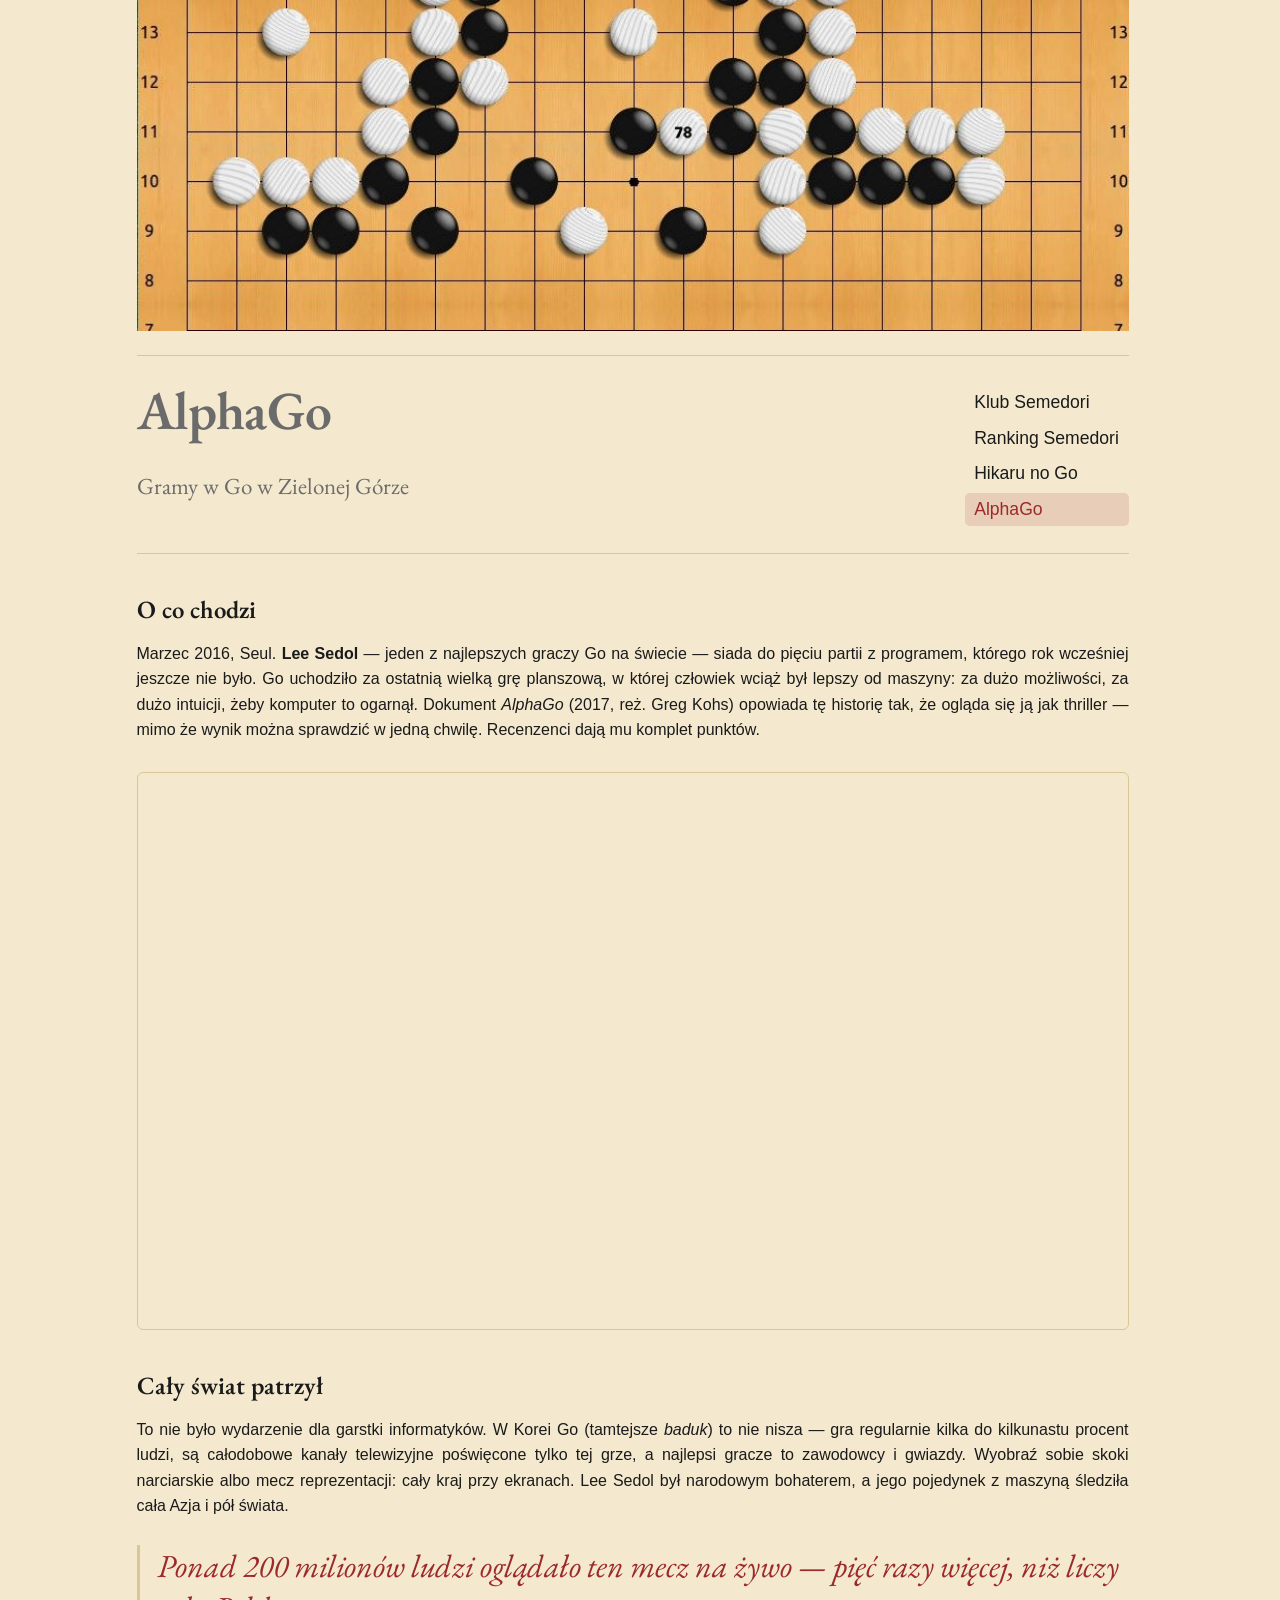
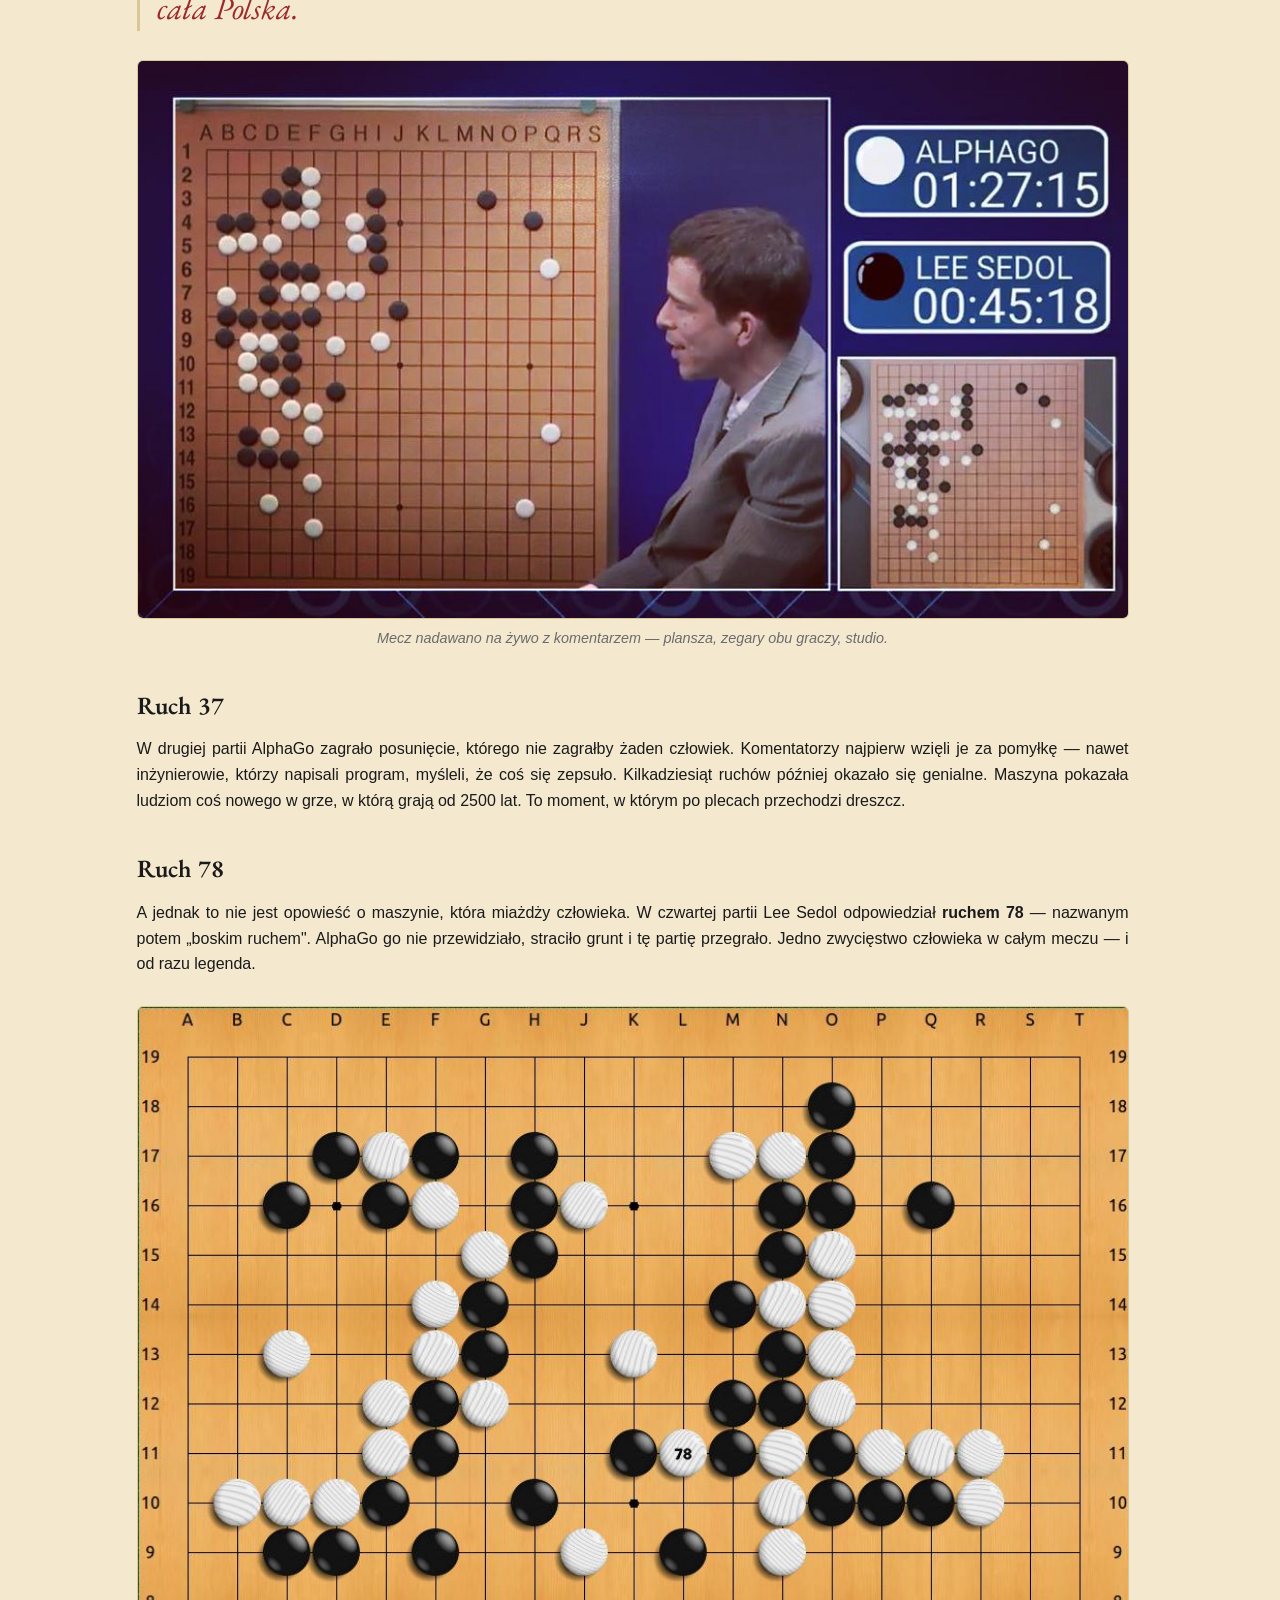
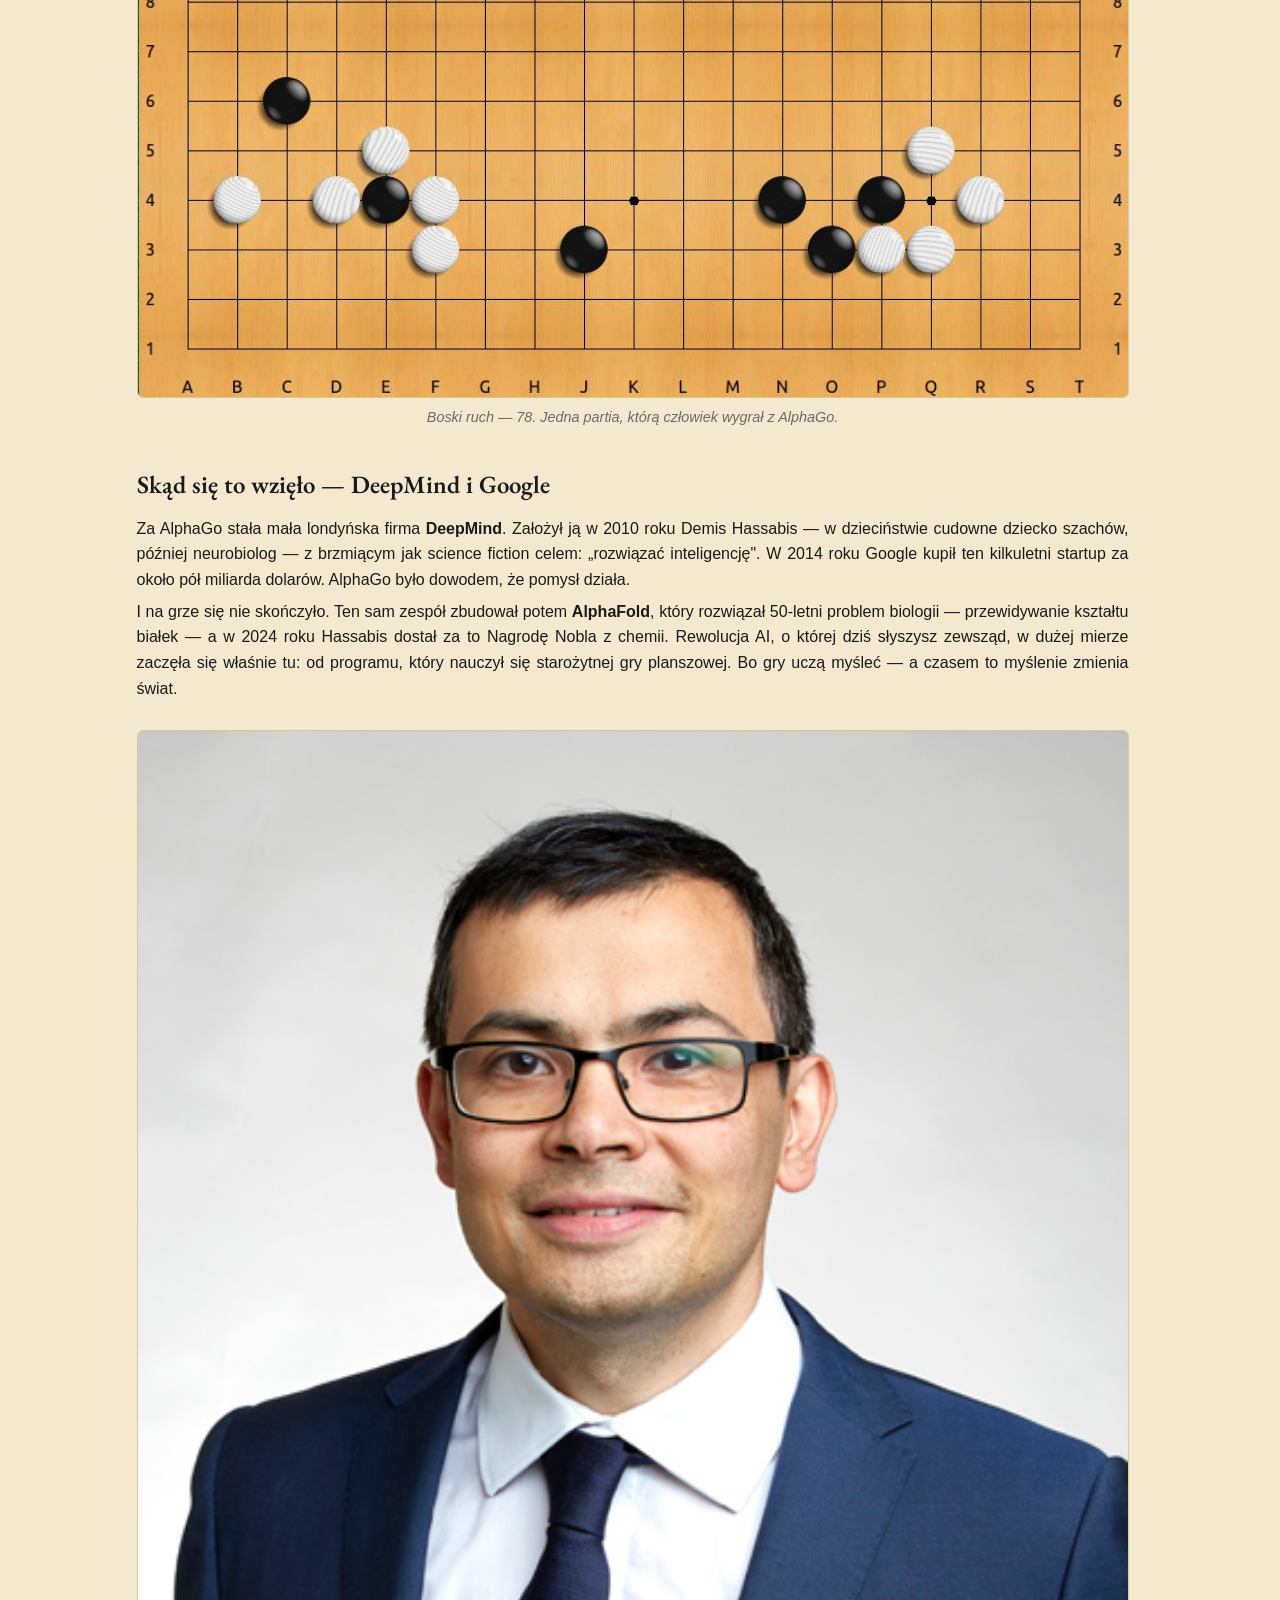
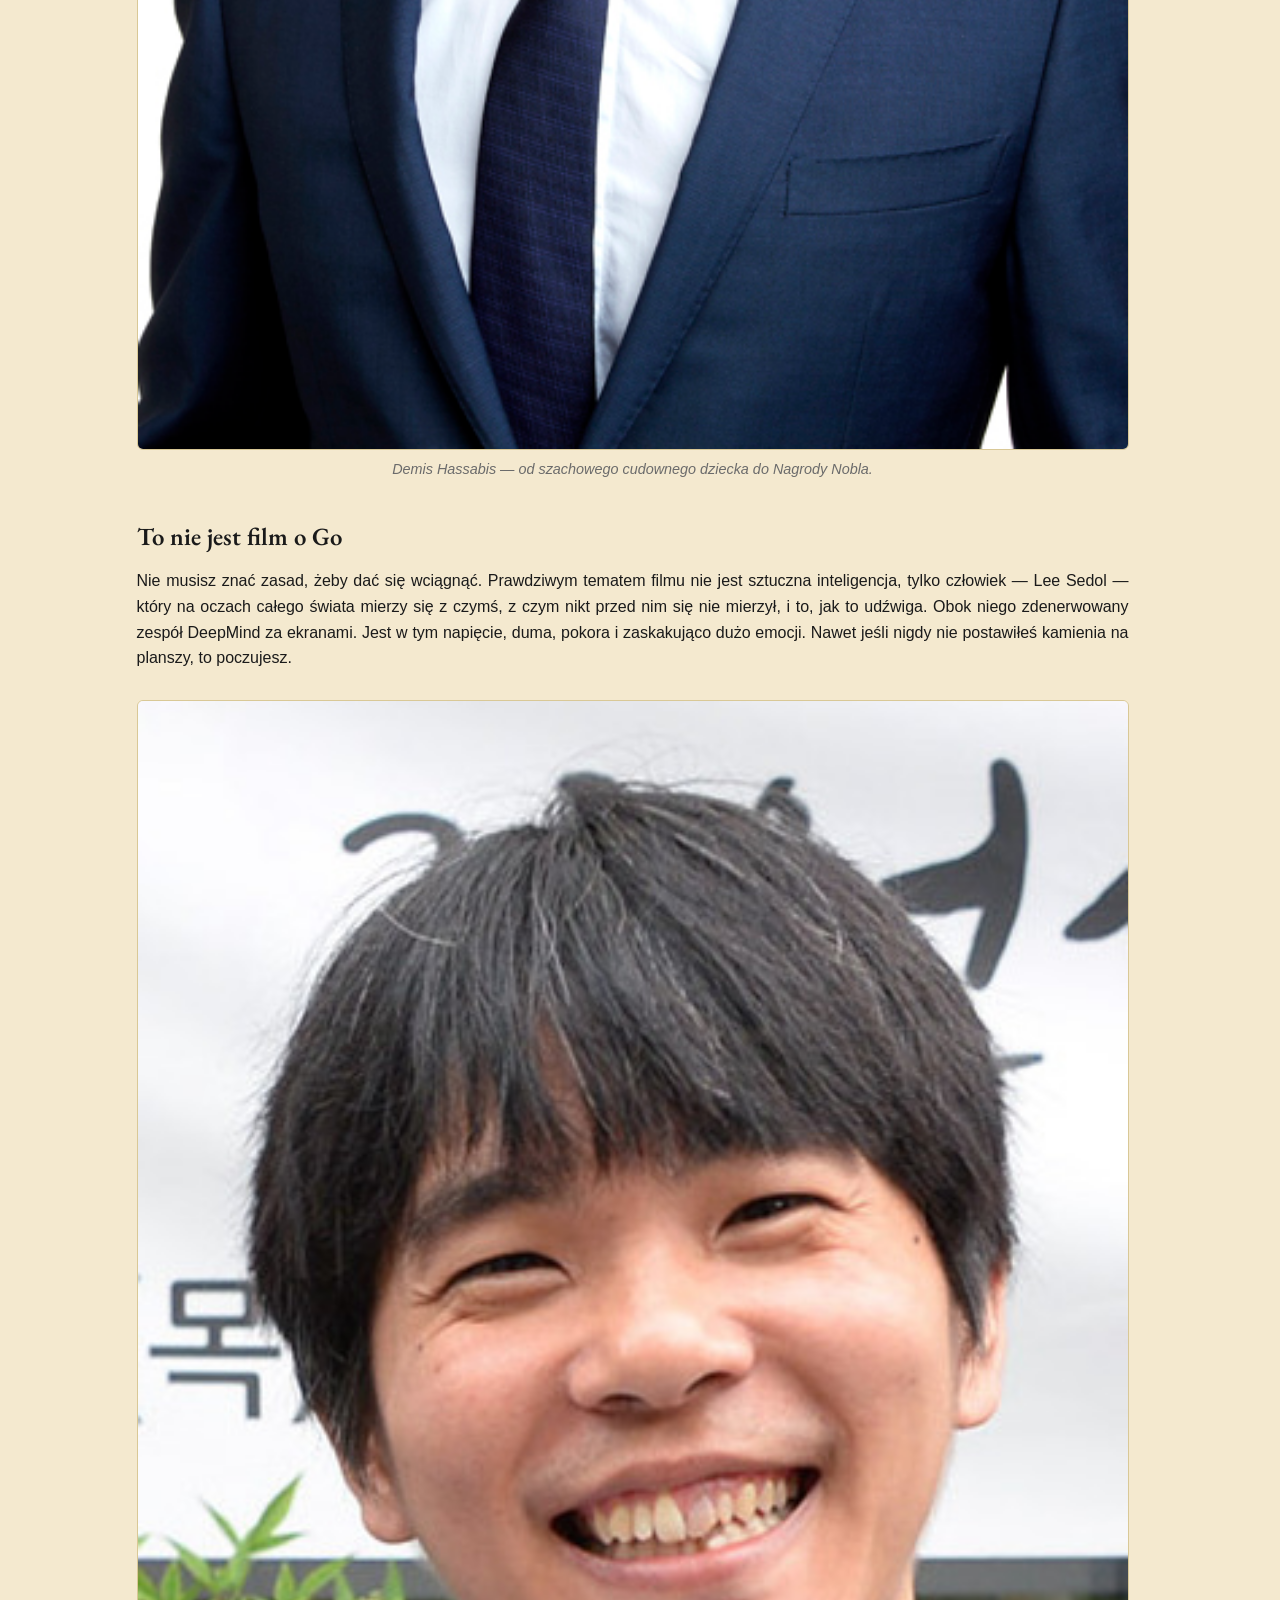
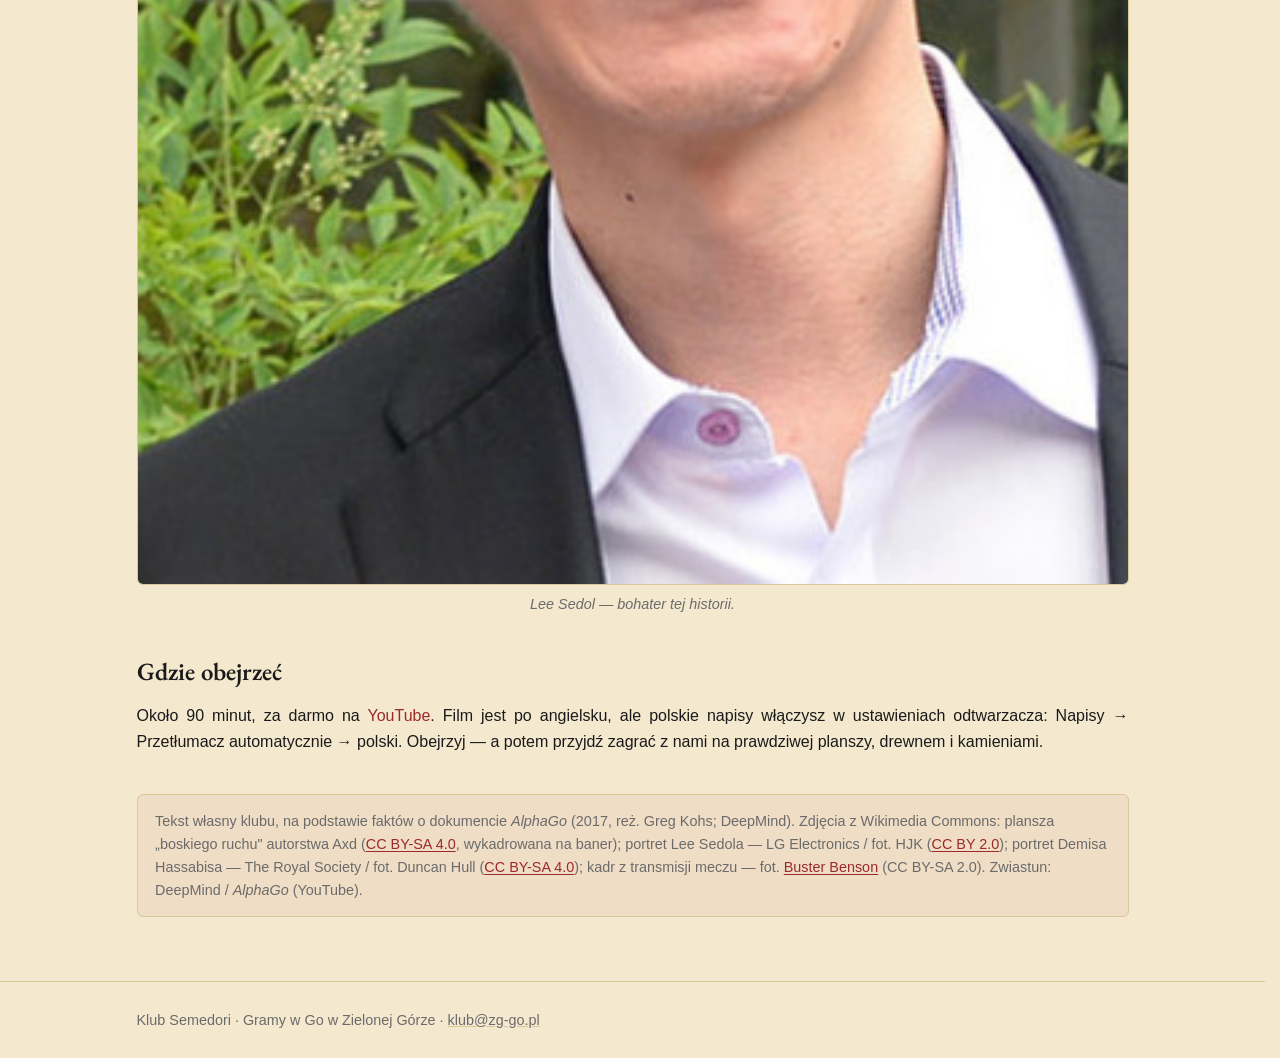
==== alphago.html @ 04d1bd0e "Handicap comparison argues by numbers; commentary section renamed "Dla innych klubow" became "O tym " ====
<!doctype html>
<html lang="pl">
<head>
  <meta charset="utf-8">
  <meta name="viewport" content="width=device-width, initial-scale=1">
  <link rel="icon" type="image/svg+xml" href="img/logo.svg">
  <title>AlphaGo — film, który warto obejrzeć | Semedori</title>
  <meta name="description" content="AlphaGo (2017) — dokument o meczu Lee Sedola z programem DeepMind. Dlaczego warto obejrzeć: historia jak thriller, ruch 37 i boski ruch 78. Klub Semedori, Zielona Góra.">
  <meta name="robots" content="noindex">
  <link rel="canonical" href="https://zg-go.pl/alphago.html">
  <meta property="og:title" content="AlphaGo — film, który warto obejrzeć">
  <meta property="og:type" content="article">
  <meta property="og:locale" content="pl_PL">

  <link rel="preconnect" href="https://fonts.googleapis.com">
  <link rel="preconnect" href="https://fonts.gstatic.com" crossorigin>
  <link href="https://fonts.googleapis.com/css2?family=EB+Garamond:ital,wght@0,500;0,600;1,500&display=swap" rel="stylesheet">

  <link rel="stylesheet" href="style.css">
</head>
<body>
  <div class="page">

    <div class="banner">
      <img src="img/alphago/banner-move78.jpg" alt="Plansza Go z zaznaczonym ruchem 78 z meczu Lee Sedol - AlphaGo" loading="eager">
    </div>

    <header class="hero-band">
      <h1 class="site-title">AlphaGo</h1>
      <p class="site-tagline">Gramy w Go w Zielonej Górze</p>
      <nav class="hb-menu">
        <a href="index.html">Klub Semedori</a>
        <a href="ranking.html">Ranking Semedori</a>
        <a href="hikaru-no-go.html">Hikaru no Go</a>
        <a href="alphago.html" class="active">AlphaGo</a>
      </nav>
    </header>

    <main class="content">

      <section>
        <h2>O co chodzi</h2>
        <p>
          Marzec 2016, Seul. <strong>Lee Sedol</strong> — jeden z najlepszych graczy Go na
          świecie — siada do pięciu partii z programem, którego rok wcześniej jeszcze nie było.
          Go uchodziło za ostatnią wielką grę planszową, w której człowiek wciąż był lepszy od
          maszyny: za dużo możliwości, za dużo intuicji, żeby komputer to ogarnął. Dokument
          <em>AlphaGo</em> (2017, reż. Greg Kohs) opowiada tę historię tak, że ogląda się ją jak
          thriller — mimo że wynik można sprawdzić w jedną chwilę. Recenzenci dają mu komplet
          punktów.
        </p>
        <div class="video">
          <iframe src="https://www.youtube-nocookie.com/embed/8tq1C8spV_g" title="AlphaGo — oficjalny zwiastun" loading="lazy" allow="accelerometer; autoplay; clipboard-write; encrypted-media; gyroscope; picture-in-picture; web-share" allowfullscreen></iframe>
        </div>
      </section>

      <section>
        <h2>Cały świat patrzył</h2>
        <p>
          To nie było wydarzenie dla garstki informatyków. W Korei Go (tamtejsze
          <em>baduk</em>) to nie nisza — gra regularnie kilka do kilkunastu procent ludzi, są
          całodobowe kanały telewizyjne poświęcone tylko tej grze, a najlepsi gracze to
          zawodowcy i gwiazdy. Wyobraź sobie skoki narciarskie albo mecz reprezentacji: cały
          kraj przy ekranach. Lee Sedol był narodowym bohaterem, a jego pojedynek z maszyną
          śledziła cała Azja i pół świata.
        </p>
        <p class="stat">Ponad 200 milionów ludzi oglądało ten mecz na żywo — pięć razy więcej, niż liczy cała Polska.</p>
        <figure>
          <img src="img/alphago/match-benson.jpg" alt="Transmisja meczu AlphaGo - Lee Sedol z zegarami i komentatorem" loading="lazy">
          <figcaption>Mecz nadawano na żywo z komentarzem — plansza, zegary obu graczy, studio.</figcaption>
        </figure>
      </section>

      <section>
        <h2>Ruch 37</h2>
        <p>
          W drugiej partii AlphaGo zagrało posunięcie, którego nie zagrałby żaden człowiek.
          Komentatorzy najpierw wzięli je za pomyłkę — nawet inżynierowie, którzy napisali
          program, myśleli, że coś się zepsuło. Kilkadziesiąt ruchów później okazało się
          genialne. Maszyna pokazała ludziom coś nowego w grze, w którą grają od 2500 lat. To
          moment, w którym po plecach przechodzi dreszcz.
        </p>
      </section>

      <section>
        <h2>Ruch 78</h2>
        <p>
          A jednak to nie jest opowieść o maszynie, która miażdży człowieka. W czwartej partii
          Lee Sedol odpowiedział <strong>ruchem 78</strong> — nazwanym potem „boskim ruchem".
          AlphaGo go nie przewidziało, straciło grunt i tę partię przegrało. Jedno zwycięstwo
          człowieka w całym meczu — i od razu legenda.
        </p>
        <figure>
          <img src="img/alphago/divine-move.jpg" alt="Diagram planszy Go z boskim ruchem 78 Lee Sedola" loading="lazy">
          <figcaption>Boski ruch — 78. Jedna partia, którą człowiek wygrał z AlphaGo.</figcaption>
        </figure>
      </section>

      <section>
        <h2>Skąd się to wzięło — DeepMind i Google</h2>
        <p>
          Za AlphaGo stała mała londyńska firma <strong>DeepMind</strong>. Założył ją w 2010
          roku Demis Hassabis — w dzieciństwie cudowne dziecko szachów, później neurobiolog —
          z brzmiącym jak science fiction celem: „rozwiązać inteligencję". W 2014 roku Google
          kupił ten kilkuletni startup za około pół miliarda dolarów. AlphaGo było dowodem, że
          pomysł działa.
        </p>
        <p>
          I na grze się nie skończyło. Ten sam zespół zbudował potem <strong>AlphaFold</strong>,
          który rozwiązał 50-letni problem biologii — przewidywanie kształtu białek — a w 2024
          roku Hassabis dostał za to Nagrodę Nobla z chemii. Rewolucja AI, o której dziś słyszysz
          zewsząd, w dużej mierze zaczęła się właśnie tu: od programu, który nauczył się
          starożytnej gry planszowej. Bo gry uczą myśleć — a czasem to myślenie zmienia świat.
        </p>
        <figure>
          <img src="img/alphago/demis-hassabis.jpg" alt="Demis Hassabis, współzałożyciel DeepMind" loading="lazy">
          <figcaption>Demis Hassabis — od szachowego cudownego dziecka do Nagrody Nobla.</figcaption>
        </figure>
      </section>

      <section>
        <h2>To nie jest film o Go</h2>
        <p>
          Nie musisz znać zasad, żeby dać się wciągnąć. Prawdziwym tematem filmu nie jest
          sztuczna inteligencja, tylko człowiek — Lee Sedol — który na oczach całego świata
          mierzy się z czymś, z czym nikt przed nim się nie mierzył, i to, jak to udźwiga. Obok
          niego zdenerwowany zespół DeepMind za ekranami. Jest w tym napięcie, duma, pokora i
          zaskakująco dużo emocji. Nawet jeśli nigdy nie postawiłeś kamienia na planszy, to
          poczujesz.
        </p>
        <figure>
          <img src="img/alphago/lee-sedol-portrait.jpg" alt="Lee Sedol, mistrz Go" loading="lazy">
          <figcaption>Lee Sedol — bohater tej historii.</figcaption>
        </figure>
      </section>

      <section>
        <h2>Gdzie obejrzeć</h2>
        <p>
          Około 90 minut, za darmo na <a href="https://www.youtube.com/watch?v=WXuK6gekU1Y" target="_blank" rel="noopener">YouTube</a>. Film jest po angielsku, ale
          polskie napisy włączysz w ustawieniach odtwarzacza: Napisy → Przetłumacz automatycznie → polski.
          Obejrzyj — a potem przyjdź zagrać z nami na prawdziwej planszy, drewnem i kamieniami.
        </p>
      </section>

      <p class="credit">
        Tekst własny klubu, na podstawie faktów o dokumencie <em>AlphaGo</em> (2017, reż. Greg
        Kohs; DeepMind). Zdjęcia z Wikimedia Commons: plansza „boskiego ruchu" autorstwa Axd
        (<a href="https://commons.wikimedia.org/wiki/File:Lee-sedol-alphago-divine-move.jpg" target="_blank" rel="noopener">CC BY-SA 4.0</a>, wykadrowana na baner);
        portret Lee Sedola — LG Electronics / fot. HJK
        (<a href="https://commons.wikimedia.org/wiki/File:Lee_Se-Dol_-_2016_(cropped).jpg" target="_blank" rel="noopener">CC BY 2.0</a>);
        portret Demisa Hassabisa — The Royal Society / fot. Duncan Hull
        (<a href="https://commons.wikimedia.org/wiki/File:Demis_Hassabis_Royal_Society_(3x4_cropped).jpg" target="_blank" rel="noopener">CC BY-SA 4.0</a>);
        kadr z transmisji meczu — fot. <a href="https://www.flickr.com/photos/erikbenson/25717574115" target="_blank" rel="noopener">Buster Benson</a> (CC BY-SA 2.0).
        Zwiastun: DeepMind / <em>AlphaGo</em> (YouTube).
      </p>

    </main>
  </div>

  <footer class="site-footer">
    <div class="footer-inner">
      <p>Klub Semedori · Gramy w Go w Zielonej Górze · <a href="mailto:klub@zg-go.pl">klub@zg-go.pl</a></p>
    </div>
  </footer>
  <!-- Cloudflare Web Analytics --><script type='module' src='https://static.cloudflareinsights.com/beacon.min.js' data-cf-beacon='{"token": "be0997012f154acba2d726d888c5293b"}'></script><!-- End Cloudflare Web Analytics -->
</body>
</html>
---- style.css ----
/* Georgia przeskalowana do metryk EB Garamond (dane: Capsize, formula: fontaine):
   nagłówki renderują się od razu we właściwym rozmiarze i podmiana webfontu
   (display=swap) nie przesuwa layoutu */
@font-face {
  font-family: "EB Garamond Fallback";
  src: local("Georgia");
  size-adjust: 86.36%;
  ascent-override: 116.61%;
  descent-override: 34.51%;
  line-gap-override: 0%;
}

:root {
  --bg: #f4e9cf;
  --fg: #1a1a1a;
  --muted: #6b6b6b;
  --accent: #9c2a2a;
  --pkt-sily: #2e7d32;
  --rule: #d9c896;
  --card: #ffffff;
  --serif: 'EB Garamond', 'EB Garamond Fallback', Georgia, 'Times New Roman', serif;
  --page-w: 62rem;            /* jedna szerokosc kolumny, identyczna na kazdej podstronie */
}
* { box-sizing: border-box; }
html, body { margin: 0; padding: 0; }
html { scrollbar-gutter: stable; }  /* pasek przewijania nie zmienia szerokosci ukladu */
body {
  font-family: -apple-system, BlinkMacSystemFont, "Segoe UI", Roboto, "Helvetica Neue", Arial, sans-serif;
  background: var(--bg);
  color: var(--fg);
  line-height: 1.6;
  -webkit-font-smoothing: antialiased;
}
.page {
  width: min(var(--page-w), 92%);
  margin: 0 auto;
  padding-bottom: 2rem;
}
.banner {
  width: 100%;
  margin: 0;
  background: var(--rule);
}
.banner img {
  width: 100%; height: auto;
  display: block;
}
a { color: var(--accent); text-decoration: none; }
h2 a, h3 a { color: inherit; }   /* naglowek-link wyglada jak naglowek */
a:hover { text-decoration: underline; }

/* --- Naglowek: nazwa nad podpisem po lewej, menu po prawej ---
   Nazwa i podpis to dwie rozne rzeczy, wiec roznia sie rozmiarem: szyld i to,
   co pod szyldem. Lamanie jednego zdania na dwie rownej wagi linie dawaloby
   nierowne dlugosci i czytaloby sie gorzej. */
.hero-band {
  display: grid;
  grid-template-columns: 1fr auto;   /* tytul | menu (szerokosc dopasowana, bez zawijania) */
  grid-template-rows: auto auto;     /* nazwa | podpis */
  column-gap: 2rem;
  align-items: start;
  padding: 1.75rem 0 1.5rem;
  border-top: 1px solid var(--rule);
  border-bottom: 1px solid var(--rule);
  margin: 1.5rem 0 2rem;
}
.site-title {
  grid-column: 1; grid-row: 1;
  margin: 0;
  font-family: var(--serif);
  font-weight: 600;
  color: var(--muted);
  line-height: 1.0;
  letter-spacing: -0.01em;
  font-size: clamp(1.5rem, 4.2vw, 3.6rem);   /* mniej niz gdy stal sam - para ma zajac tyle, co dawniej sama nazwa */
}
.site-tagline {
  grid-column: 1; grid-row: 2;
  margin: 0.4rem 0 0;
  font-family: var(--serif);
  font-size: clamp(0.95rem, 1.8vw, 1.45rem);
  line-height: 1.2;
  color: var(--muted);
  text-align: left;
}
.hb-menu { grid-column: 2; grid-row: 1 / span 2; }   /* menu stoi obok obu wierszy */
.hb-menu a {
  display: block;
  padding: 0.35rem 0.6rem;
  margin: 0.15rem 0;
  color: var(--fg);
  font-size: 1.1rem;
  line-height: 1.25;
  white-space: nowrap;
  border-radius: 5px;
}
.hb-menu a:hover {
  color: var(--accent);
  text-decoration: none;
  background: rgba(156, 42, 42, 0.08);
}
.hb-menu a.active {
  color: var(--accent);
  background: rgba(156, 42, 42, 0.14);
}

@media (max-width: 820px) {
  .hero-band { grid-template-columns: 1fr; }
  /* Wszystko w jednej kolumnie i w kolejnosci zrodla — bez tego menu, ktore na
     szerokim ekranie rozciaga sie na dwa wiersze, naszloby na nazwe. Odstepy
     robia marginesy, bo row-gap rozepchnalby takze pare nazwa/podpis. */
  .site-title, .site-tagline, .hb-menu { grid-column: 1; grid-row: auto; }
  .hb-menu { margin-top: 1.1rem; }
}

/* --- Terminy spotkan z kalendarza (index.html, wstawia je spotkania.js) ---
   Data dostaje wlasna linie, opis leczy sie pod nia w akapit — ten sam uklad,
   co akapity z pogrubionym wprowadzeniem nizej. Zlota kreska pod kazdym
   wierszem, a nie nad, zeby po zwinieciu listy domykala ostatni widoczny. */
.spotkania { margin: 1.1rem 0; }
.spotkania p { text-align: left; }        /* krotkie zdania nie znosza justowania z `section p` */
.spotkanie {
  padding: 0.5rem 0;
  border-bottom: 1px solid var(--rule);
}
.spotkanie:first-of-type { border-top: 1px solid var(--rule); }
/* Data i dopisek w jednej linii — opis jest juz osobnym blokiem, wiec `strong`
   nie potrzebuje tu `display: block` jak wprowadzenia akapitow w ranking.html. */
.spotkanie-termin { margin: 0; }
.spotkanie-opis { margin-top: 0.1rem; }
.spotkanie-opis p { margin: 0.25rem 0; }
.spotkanie-opis ul, .spotkanie-opis ol { margin: 0.25rem 0; padding-left: 1.3rem; }

/* Trzy kropki zamiast napisu — cichy znak, ze lista ma dalszy ciag. Jest to
   <button>, a nie link, bo nigdzie nie prowadzi.
   letter-spacing dokłada odstep takze za ostatnia kropka, wiec znak przestaje
   byc wysrodkowany; text-indent tej samej wartosci to kompensuje. */
.spotkania-wiecej {
  display: block;
  margin: 0.4rem auto 0;
  padding: 0.45rem 1.1rem;      /* cel dla palca, nie same kropki */
  font: inherit;
  font-size: 1.35rem;
  line-height: 1;
  letter-spacing: 0.3em;
  text-indent: 0.3em;
  color: var(--accent);
  background: none;
  border: 0;
  border-radius: 5px;
  cursor: pointer;
}
.spotkania-wiecej:hover { background: rgba(156, 42, 42, 0.08); }
.spotkania-brak { color: var(--muted); font-style: italic; }

/* Sekcja "Gdzie i kiedy" to krotkie linijki, nie akapity. Justowanie rozciaga
   w nich odstepy, a rozne rozmiary i kolory sprawialy, ze kazda wygladala jak
   z innej strony. Adres, terminy i subskrypcja maja teraz to samo pismo —
   wyroznia sie tylko Discord, bo tak wyglada w calym serwisie.

   Uklad bierze naglowek doslownie: "gdzie" w lewej kolumnie, "kiedy" w prawej.
   Do prawej naleza tez oba linki subskrypcji — sa tym, co robi sie z lista po
   jej przeczytaniu, wiec stoja pod nia. */
#gdzie-kiedy {
  display: grid;
  grid-template-columns: minmax(0, 1fr) minmax(0, 1.2fr);
  column-gap: 2.5rem;
  align-items: start;   /* bez tego akapit adresu rozciaga sie na wysokosc kolumny obok */
}
#gdzie-kiedy p { text-align: left; }
#gdzie-kiedy > h2 { grid-column: 1 / -1; grid-row: 1; }
#gdzie-kiedy > .adres { grid-column: 1; grid-row: 2; }
#gdzie-kiedy > .kiedy { grid-column: 2; grid-row: 2; }

/* Oddech miedzy koncem listy a linkami — bez niego przyklejaja sie do ostatniej
   zlotej kreski i czytaja jak kolejny termin. */
.kiedy .spotkania + .subskrypcja { margin-top: 0.9rem; }

/* Ten sam prog co w naglowku strony — dwie kolumny na telefonie nie maja sensu,
   a przy jednej wszystko wraca do kolejnosci zrodla: najpierw gdzie, potem kiedy. */
@media (max-width: 820px) {
  #gdzie-kiedy { grid-template-columns: 1fr; }
  #gdzie-kiedy > h2,
  #gdzie-kiedy > .adres,
  #gdzie-kiedy > .kiedy { grid-column: 1; grid-row: auto; }
}

section { margin: 2.25rem 0; }
section p { text-align: justify; hyphens: auto; }

.closer {
  font-family: var(--serif);
  font-size: clamp(1.4rem, 3.5vw, 1.9rem);
  text-align: center;
  margin: 3.5rem 0 2rem;
  font-style: italic;
  font-weight: 500;
  color: var(--fg);
}
h2 {
  font-family: var(--serif);
  font-size: 1.55rem; font-weight: 600;
  margin: 0 0 0.7rem; letter-spacing: 0;
}
/* Naglowek drugiej czesci strony: za zasadami zaczyna sie komentarz do systemu,
   a nie kolejny rozdzial zasad. Wiekszy stopien pisma i zlota kreska robia z
   tego widoczna cezure; element zostaje h2, bo hierarchia dokumentu sie nie
   zmienia — zmienia sie temat. */
h2.dzial {
  font-size: clamp(1.8rem, 3.4vw, 2.35rem);
  margin-top: 3.5rem;
  padding-top: 2rem;
  border-top: 1px solid var(--rule);
}
h3 {
  font-family: var(--serif);
  font-size: 1.15rem; font-weight: 600;
  margin: 1.1rem 0 0.3rem; letter-spacing: 0;
}
h4 {
  font-family: var(--serif);
  font-size: 1rem; font-weight: 600;
  margin: 0.9rem 0 0.2rem; letter-spacing: 0;
}
p { margin: 0.4rem 0; }

ul.links { list-style: none; padding-left: 0; margin: 0.4rem 0; }
ul.links li { padding-left: 1.2rem; margin: 0.25rem 0; position: relative; }
ul.links li::before {
  content: ""; position: absolute; left: 0; top: 0.75em;
  width: 5px; height: 5px; border-radius: 50%;
  background: var(--muted);
}

/* Akapit z pogrubionym wprowadzeniem: wprowadzenie dostaje wlasna linie, a
   szczegoly pod nim lecza sie w normalny akapit. Zrodlo ranking.html ma jedno
   zdanie na linie — to jest wygoda edycji, nie uklad strony, wiec te zlamania
   zwijaja sie do spacji. Zlamanie w innym miejscu: <br>. */
.zdania p > strong:first-child,
.zasada > strong { display: block; text-align: left; }

/* Wyjatek: ponumerowane zalety rankingu we wstepie czyta sie jak liste, wiec
   numer i naglowek zostaja w linii z tekstem, ktory po nich idzie. */
.zdania p.zaleta > strong:first-child { display: inline; }

/* krotka fraza, ktorej zlamanie w polowie myli czytelnika (np. "+R i −R") */
.razem { white-space: nowrap; }

/* wycinki kart graczy: stala szerokosc (naturalny rozmiar karty A4 przy 96 dpi),
   pismo na karcie ma ~rozmiar tekstu strony. Ramka przykladu poszerza sie ponad
   kolumne tekstu (wysrodkowana), zeby wycinki nie musialy sie przewijac;
   scroll poziomy wewnatrz ramki dopiero, gdy ekran jest wezszy od karty. */
.przyklad {
  overflow-x: auto;
  width: min(calc(194mm + 2.4rem), calc(100vw - 2rem));
  position: relative;
  left: 50%;
  transform: translateX(-50%);
}
img.wycinek {
  width: 194mm;               /* szerokosc wycinka: karta 190mm + marginesy ciecia */
  max-width: none;
  height: auto;
  display: block;
  margin: 0.8rem 0 0;
}

/* spis tresci pod wstepem: zlota linia + wciecie + wersalikowa etykieta */
.spis {
  margin: 1.4rem 0 2rem;
  padding-left: 1.1rem;
  border-left: 3px solid var(--rule);
}
.spis-label {
  font-size: 0.75rem;
  letter-spacing: 0.12em;
  text-transform: uppercase;
  color: var(--muted);
  margin: 0 0 0.3rem;
}
.spis ul.links { margin: 0; }
.spis ul.links li { padding-left: 0; margin: 0.15rem 0; }
.spis ul.links li::before { display: none; }

/* blok "Zasady": trzy numerowane grupy w rytmie kolumn karty.
   Zasada wyglada tu tak samo jak jej naglowek w rozdziale — to ten sam tekst. */
ol.zasady { margin: 0.15rem 0 0.5rem; padding-left: 1.9rem; }
ol.zasady li { margin: 0.2rem 0; font-weight: 700; }
/* zasada w bloku ma wygladac jak jej naglowek nizej: to ten sam tekst,
   wiec bez koloru linku — zielen .ps ma dzialac tak samo w obu miejscach */
ol.zasady a { color: inherit; }
ol.zasady a:hover { text-decoration: underline; }

/* zasada w rozdziale: numer wisi w marginesie, pogrubione zdanie w swojej linii,
   pod nim szczegoly — wciecie zbiera cala zasade pod jej numerem, jak w bloku wyzej */
.zasada {
  margin: 1.1rem 0;
  position: relative;
  padding-left: 1.9rem;
}
.zasada .nr {
  position: absolute;
  left: 0;
  color: var(--muted);
  font-weight: 700;
}

/* wyeksponowany link do karty gracza */
.karta-link { margin: 1.6rem 0; }
.karta-link a { font-weight: 700; text-decoration: underline; text-underline-offset: 3px; }

/* nazwy kolumn karty przywolane w tekscie — jak naglowki karty */
.kol {
  font-weight: 700;
  text-transform: uppercase;
  font-size: 0.82em;
  letter-spacing: 0.03em;
}

/* punkty sily: zawsze na zielono — slowo i liczby */
.ps { color: var(--pkt-sily); }
table.sila td + td { color: var(--pkt-sily); }

table.sila { border-collapse: collapse; margin: 0.6rem 0; }
table.sila th, table.sila td {
  border: 1px solid var(--rule);
  padding: 0.25rem 0.9rem;
  text-align: left;
}
table.sila th { background: var(--rule); font-weight: 600; }

/* dalszy ciag rozwiniecia zasady: kolejne akapity i tabele dostaja to samo
   wciecie, co pierwszy akapit, zeby caly punkt trzymal sie pod swoim numerem.
   Stoi za table.sila, bo tamta regula ma ta sama wage i wlasny margin. */
p.zasada-cd, table.zasada-cd { margin-left: 1.9rem; }

/* tabela wyrownania: siatka roznic (PS, zielone), jency dla Czarnego
   w wyroznionych komorkach, ruchy Czarnego w dolnym wierszu */
table.komp { font-size: 0.75rem; }
table.komp td, table.komp th { padding: 0.2rem 0.5rem; text-align: center; }
table.komp th { border-color: color-mix(in srgb, var(--rule) 85%, black); }
table.komp td { color: var(--pkt-sily); }
/* wyroznienie tym samym jasnozlotym tlem: wiersz ruchow i komorki jencow */
table.komp tr.komp-ruchy th { background: color-mix(in srgb, var(--rule) 45%, transparent); font-weight: 600; }
table.komp td.komp-jency { color: var(--fg); background: color-mix(in srgb, var(--rule) 45%, transparent); }

.site-footer {
  border-top: 1px solid var(--rule);
  margin-top: 2rem;
}
.footer-inner {
  width: min(var(--page-w), 92%);
  margin: 0 auto;
  padding: 1.25rem 0;
  color: var(--muted); font-size: 0.9rem;
}
.footer-inner a { color: var(--muted); text-decoration: underline; text-decoration-color: var(--rule); }

/* druk: sama tresc, bez ozdob nawigacyjnych */
@media print {
  body { background: #fff; }
  .banner, .hb-menu, .site-footer, .spis { display: none; }
  .page, .footer-inner { width: 100%; }
  a { color: inherit; }
  .przyklad { width: auto; left: 0; transform: none; overflow: visible; }
  img.wycinek { width: 100%; }
}

figure { margin: 1.8rem 0; }
figure img {
  width: 100%; height: auto; display: block;
  border-radius: 6px;
  border: 1px solid var(--rule);
}
figcaption {
  color: var(--muted); font-size: 0.9rem; font-style: italic;
  text-align: center; margin-top: 0.5rem;
}

.video {
  position: relative;
  width: 100%;
  aspect-ratio: 16 / 9;
  margin: 1.8rem 0;
  border: 1px solid var(--rule);
  border-radius: 6px;
  overflow: hidden;
}
.video iframe {
  position: absolute; inset: 0;
  width: 100%; height: 100%;
  border: 0;
}

.stat {
  font-family: var(--serif);
  font-size: clamp(1.4rem, 3vw, 2rem);
  line-height: 1.3;
  font-style: italic;
  color: var(--accent);
  border-left: 3px solid var(--rule);
  padding: 0.1rem 0 0.1rem 1.1rem;
  margin: 1.6rem 0;
  text-align: left;
}

.credit, .przyklad {
  background: rgba(156, 42, 42, 0.06);
  border: 1px solid var(--rule);
  border-radius: 6px;
  padding: 0.9rem 1.1rem;
}
.credit {
  font-size: 0.9rem;
  color: var(--muted);
  margin: 2.5rem 0 0;
}
.przyklad {
  font-size: 0.95rem;
  margin: 1.2rem 0;
}
.przyklad p { margin: 0.3rem 0; text-align: left; }
.credit a { color: var(--accent); text-decoration: underline; text-underline-offset: 2px; }
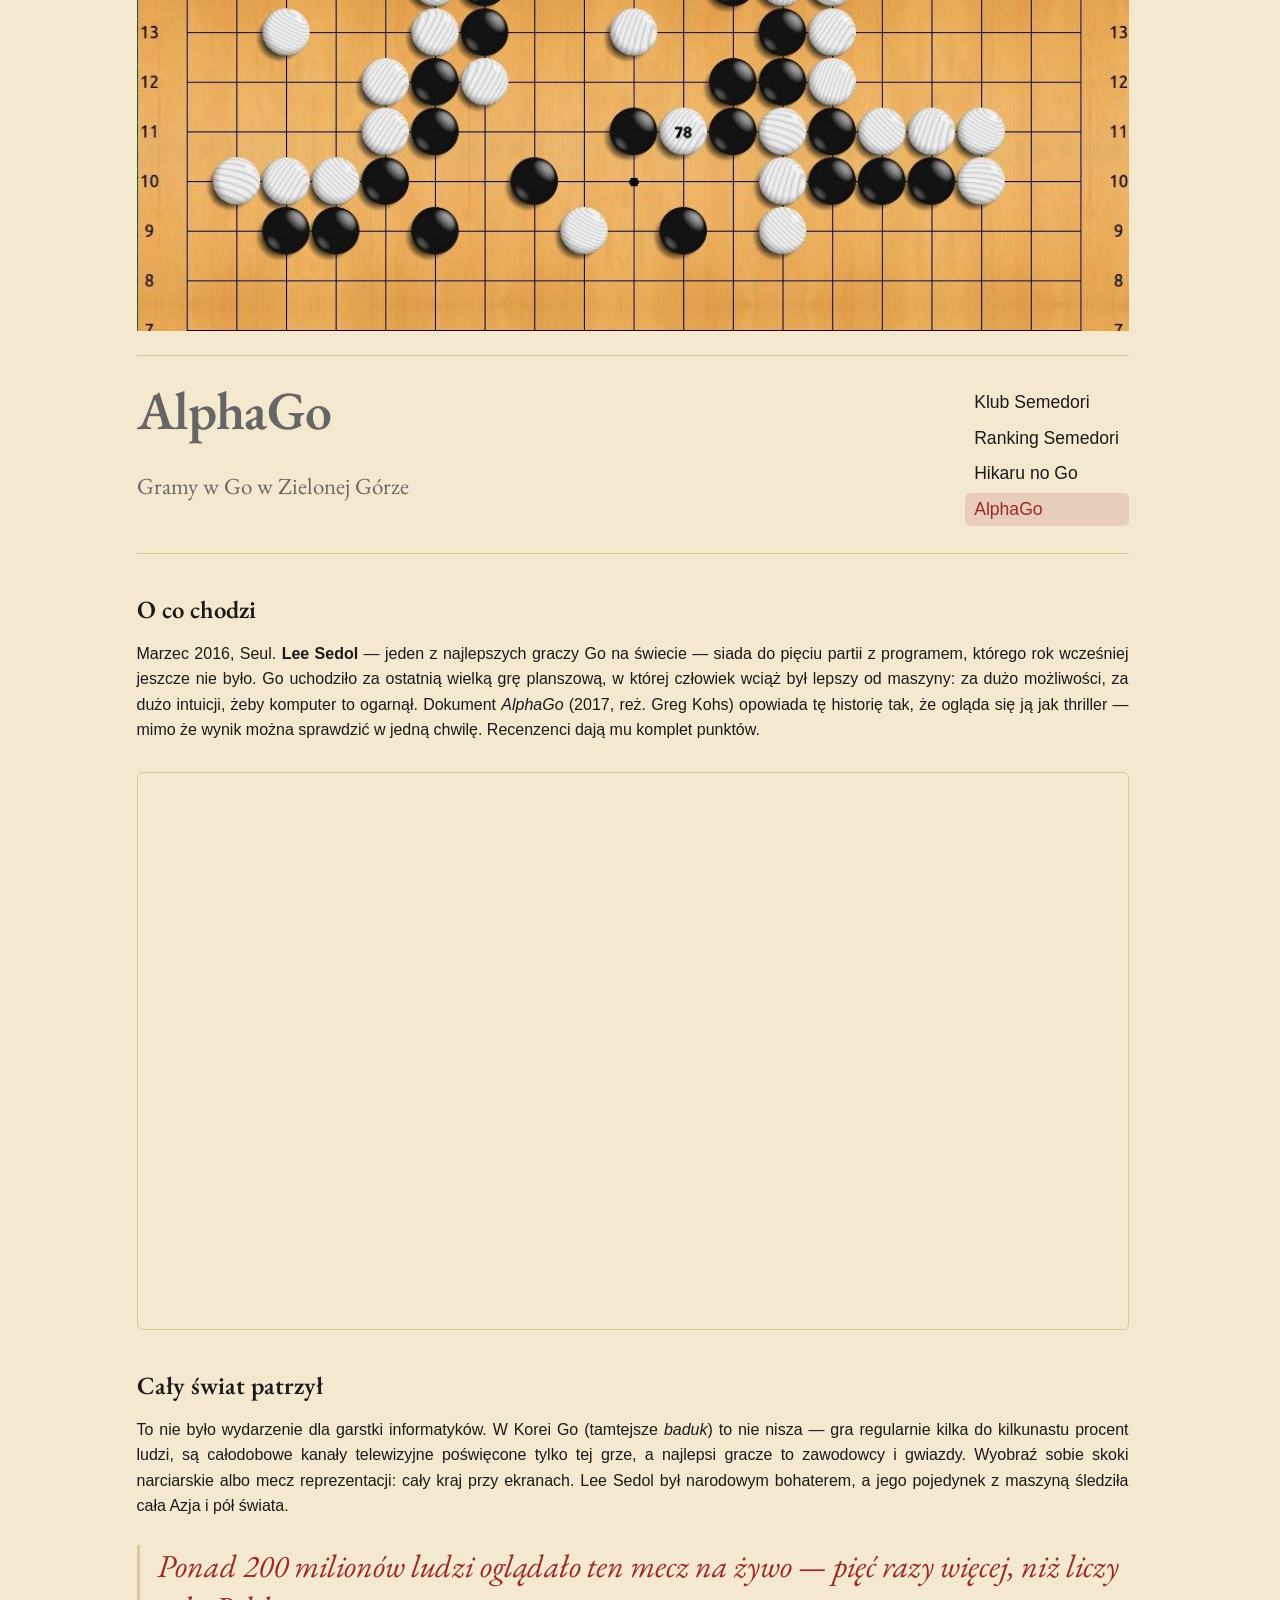
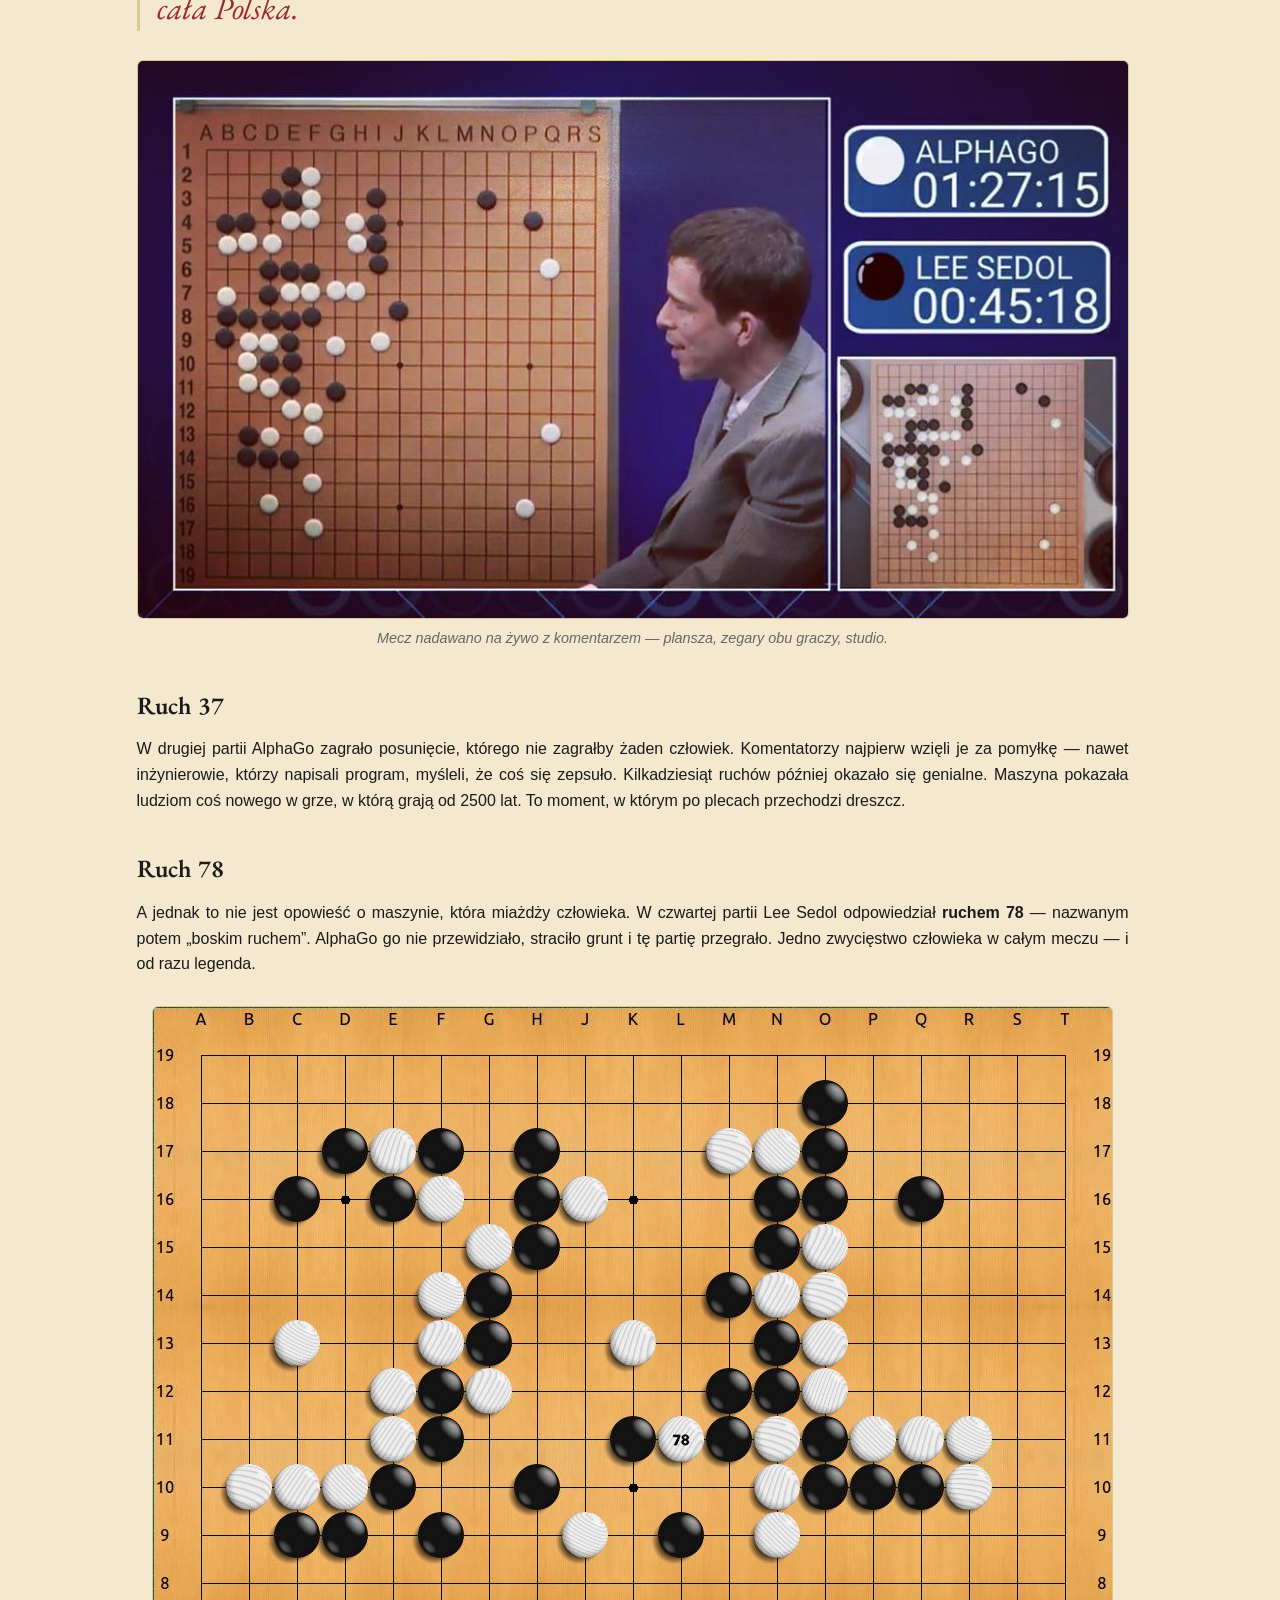
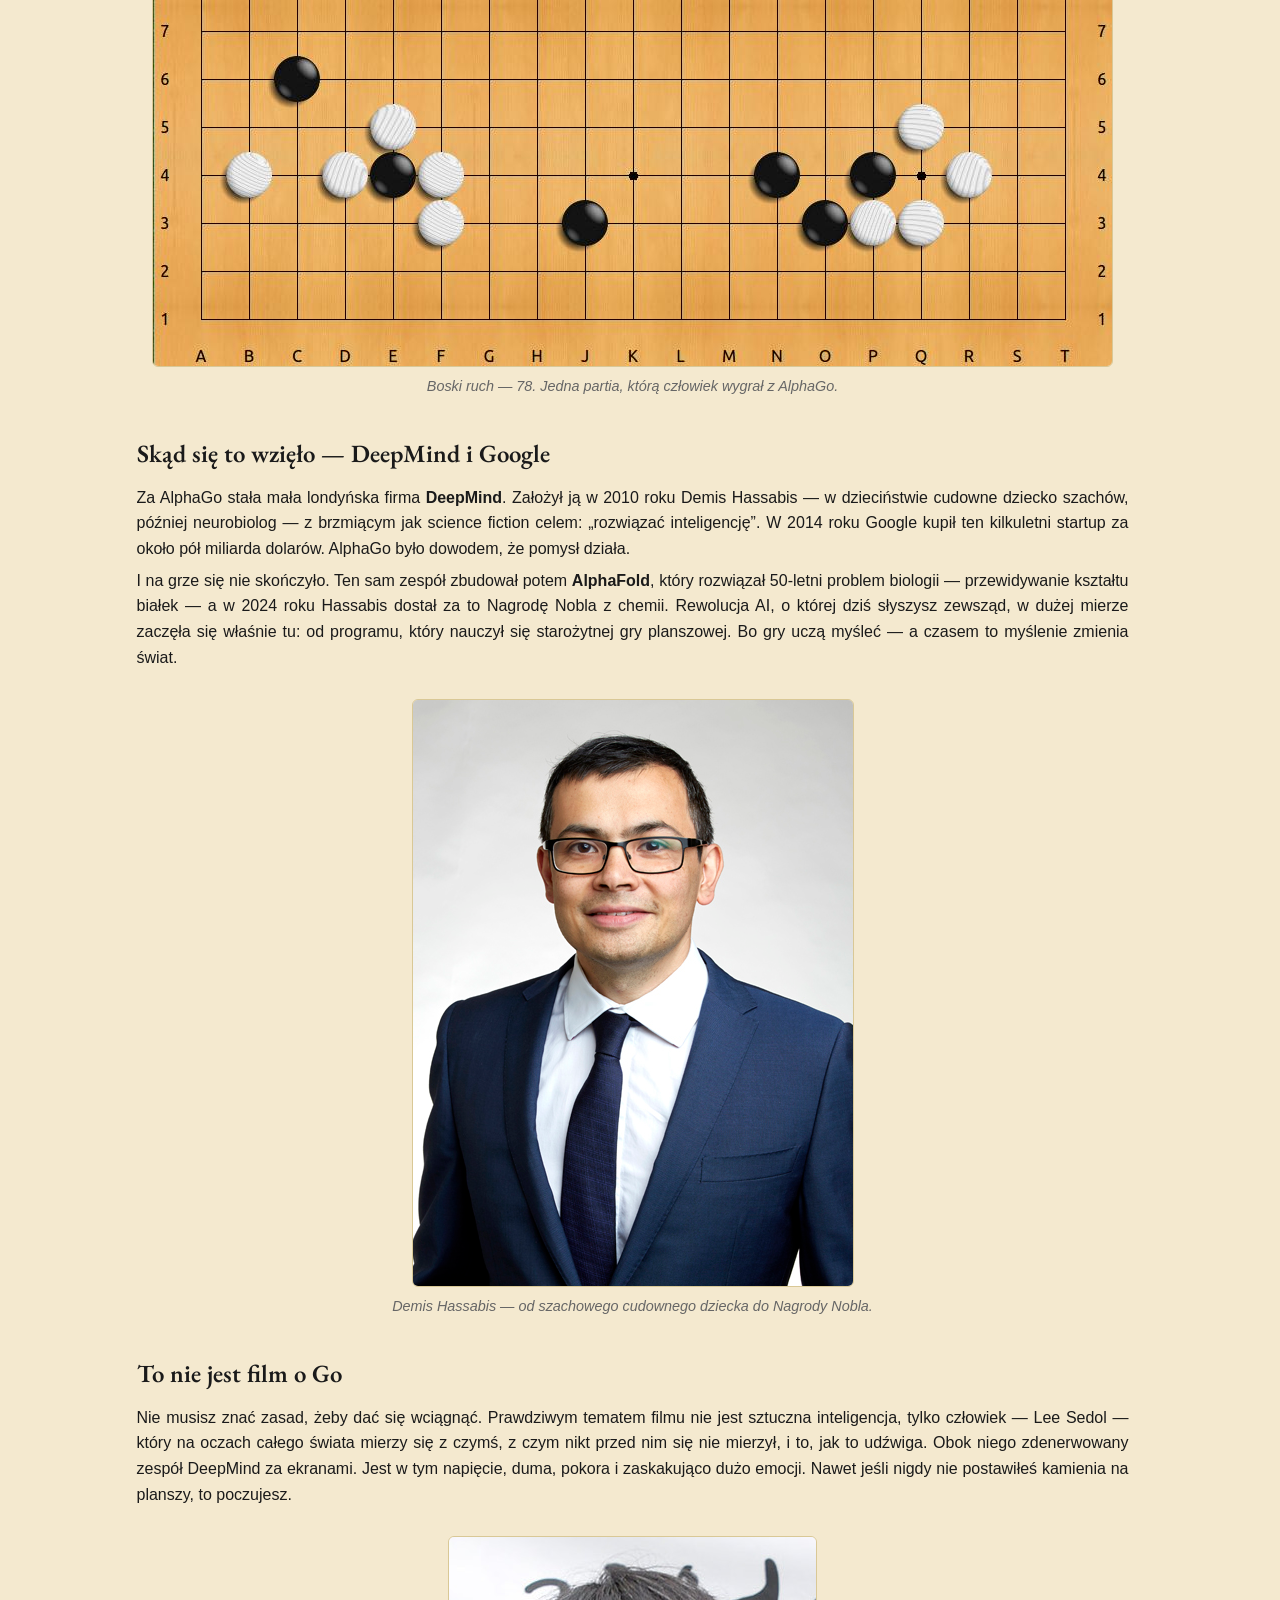
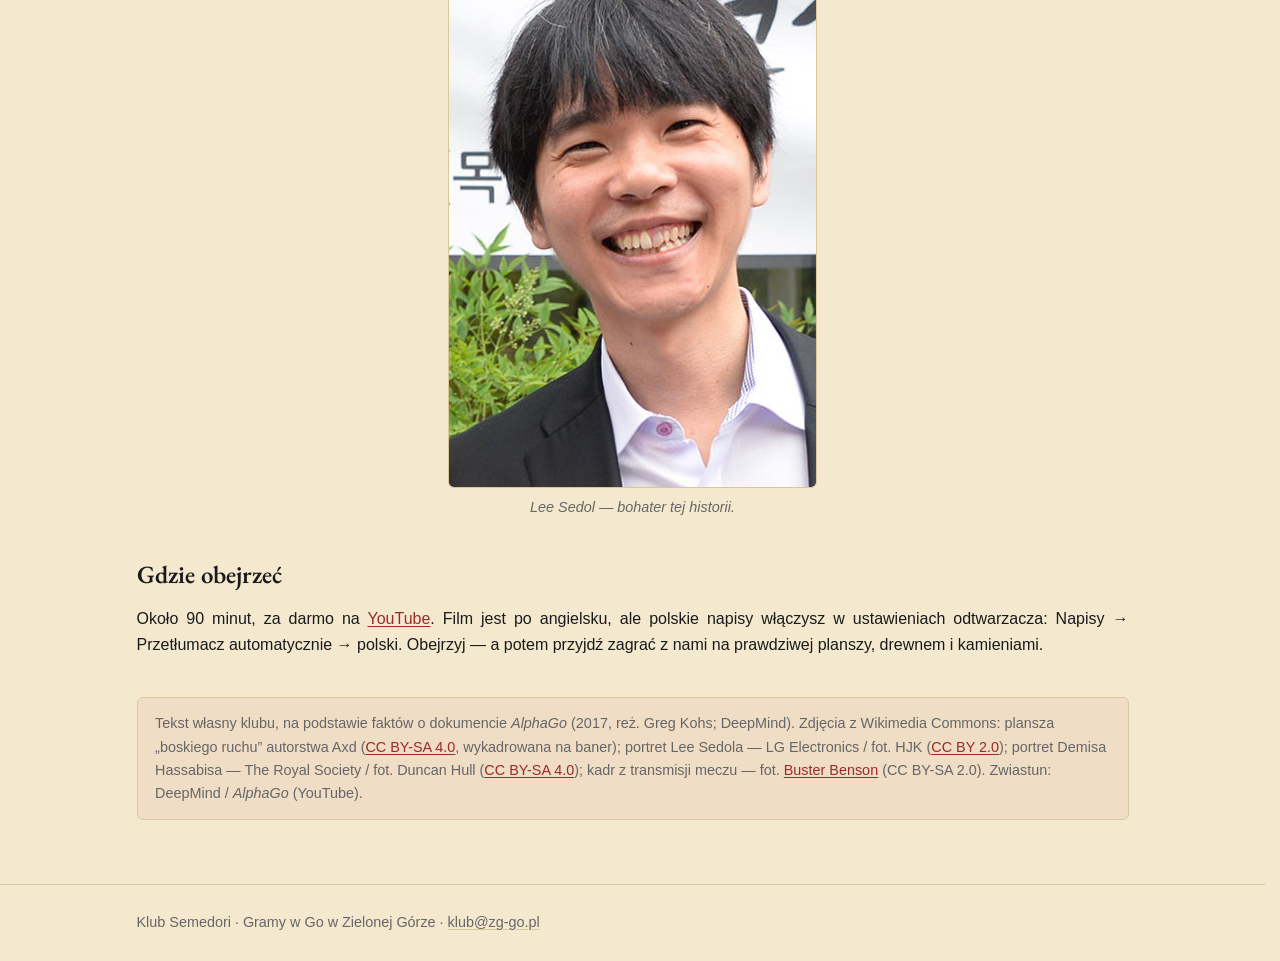
==== commit 74684823: "Photos ship as WebP; links stop relying on colour alone Photos. Twelve files used by index, ranking " ====
--- a/alphago.html
+++ b/alphago.html
@@ -86,7 +86,7 @@
         <h2>Ruch 78</h2>
         <p>
           A jednak to nie jest opowieść o maszynie, która miażdży człowieka. W czwartej partii
-          Lee Sedol odpowiedział <strong>ruchem 78</strong> — nazwanym potem „boskim ruchem".
+          Lee Sedol odpowiedział <strong>ruchem 78</strong> — nazwanym potem „boskim ruchem”.
           AlphaGo go nie przewidziało, straciło grunt i tę partię przegrało. Jedno zwycięstwo
           człowieka w całym meczu — i od razu legenda.
         </p>
@@ -101,7 +101,7 @@
         <p>
           Za AlphaGo stała mała londyńska firma <strong>DeepMind</strong>. Założył ją w 2010
           roku Demis Hassabis — w dzieciństwie cudowne dziecko szachów, później neurobiolog —
-          z brzmiącym jak science fiction celem: „rozwiązać inteligencję". W 2014 roku Google
+          z brzmiącym jak science fiction celem: „rozwiązać inteligencję”. W 2014 roku Google
           kupił ten kilkuletni startup za około pół miliarda dolarów. AlphaGo było dowodem, że
           pomysł działa.
         </p>
@@ -145,7 +145,7 @@
 
       <p class="credit">
         Tekst własny klubu, na podstawie faktów o dokumencie <em>AlphaGo</em> (2017, reż. Greg
-        Kohs; DeepMind). Zdjęcia z Wikimedia Commons: plansza „boskiego ruchu" autorstwa Axd
+        Kohs; DeepMind). Zdjęcia z Wikimedia Commons: plansza „boskiego ruchu” autorstwa Axd
         (<a href="https://commons.wikimedia.org/wiki/File:Lee-sedol-alphago-divine-move.jpg" target="_blank" rel="noopener">CC BY-SA 4.0</a>, wykadrowana na baner);
         portret Lee Sedola — LG Electronics / fot. HJK
         (<a href="https://commons.wikimedia.org/wiki/File:Lee_Se-Dol_-_2016_(cropped).jpg" target="_blank" rel="noopener">CC BY 2.0</a>);
--- a/style.css
+++ b/style.css
@@ -13,7 +13,7 @@
 :root {
   --bg: #f4e9cf;
   --fg: #1a1a1a;
-  --muted: #6b6b6b;
+  --muted: #666666;         /* najjasniejsza szarosc dajaca 4,5:1 na tle strony (WCAG AA) */
   --accent: #9c2a2a;
   --pkt-sily: #2e7d32;
   --rule: #d9c896;
@@ -48,6 +48,11 @@
 a { color: var(--accent); text-decoration: none; }
 h2 a, h3 a { color: inherit; }   /* naglowek-link wyglada jak naglowek */
 a:hover { text-decoration: underline; }
+/* Link w akapicie musi dac sie rozpoznac bez koloru: czerwien akcentu ma wobec
+   tekstu kontrast 2,3:1, a rozroznienie samym kolorem wymaga 3:1. Menu, spis
+   tresci i listy linkow zostaja bez podkreslen — tam caly wiersz jest linkiem
+   i nie da sie w niego nie trafic. */
+p a { text-decoration: underline; text-underline-offset: 2px; }
 
 /* --- Naglowek: nazwa nad podpisem po lewej, menu po prawej ---
    Nazwa i podpis to dwie rozne rzeczy, wiec roznia sie rozmiarem: szyld i to,
@@ -281,6 +286,9 @@
 .spis ul.links { margin: 0; }
 .spis ul.links li { padding-left: 0; margin: 0.15rem 0; }
 .spis ul.links li::before { display: none; }
+/* Podrozdzialy "O tym rankingu" wciete o poziom: spis oddaje uklad strony,
+   a nie splaszcza go do jednej listy. */
+.spis ul.links ul { list-style: none; margin: 0.1rem 0 0.25rem; padding-left: 1rem; }
 
 /* blok "Zasady": trzy numerowane grupy w rytmie kolumn karty.
    Zasada wyglada tu tak samo jak jej naglowek w rozdziale — to ten sam tekst. */
@@ -322,6 +330,14 @@
 table.sila td + td { color: var(--pkt-sily); }
 
 table.sila { border-collapse: collapse; margin: 0.6rem 0; }
+/* Podpis tabeli mowi, jak ja czytac — nagłowki stoja tu i u gory, i na dole,
+   wiec sam uklad tego nie tlumaczy. Czytnik ekranu bierze go jako pierwszy. */
+table.sila caption {
+  text-align: left;
+  color: var(--muted);
+  font-size: 0.85rem;
+  margin-bottom: 0.3rem;
+}
 table.sila th, table.sila td {
   border: 1px solid var(--rule);
   padding: 0.25rem 0.9rem;
@@ -367,8 +383,12 @@
 }
 
 figure { margin: 1.8rem 0; }
+/* Zdjecie nie rozciaga sie ponad swoja naturalna szerokosc — kadry z Hikaru
+   maja 720 px i przy `width: 100%` miekly na szerokim ekranie. Wezsze od
+   kolumny stoi wysrodkowane. */
 figure img {
-  width: 100%; height: auto; display: block;
+  max-width: 100%; height: auto; display: block;
+  margin-inline: auto;
   border-radius: 6px;
   border: 1px solid var(--rule);
 }
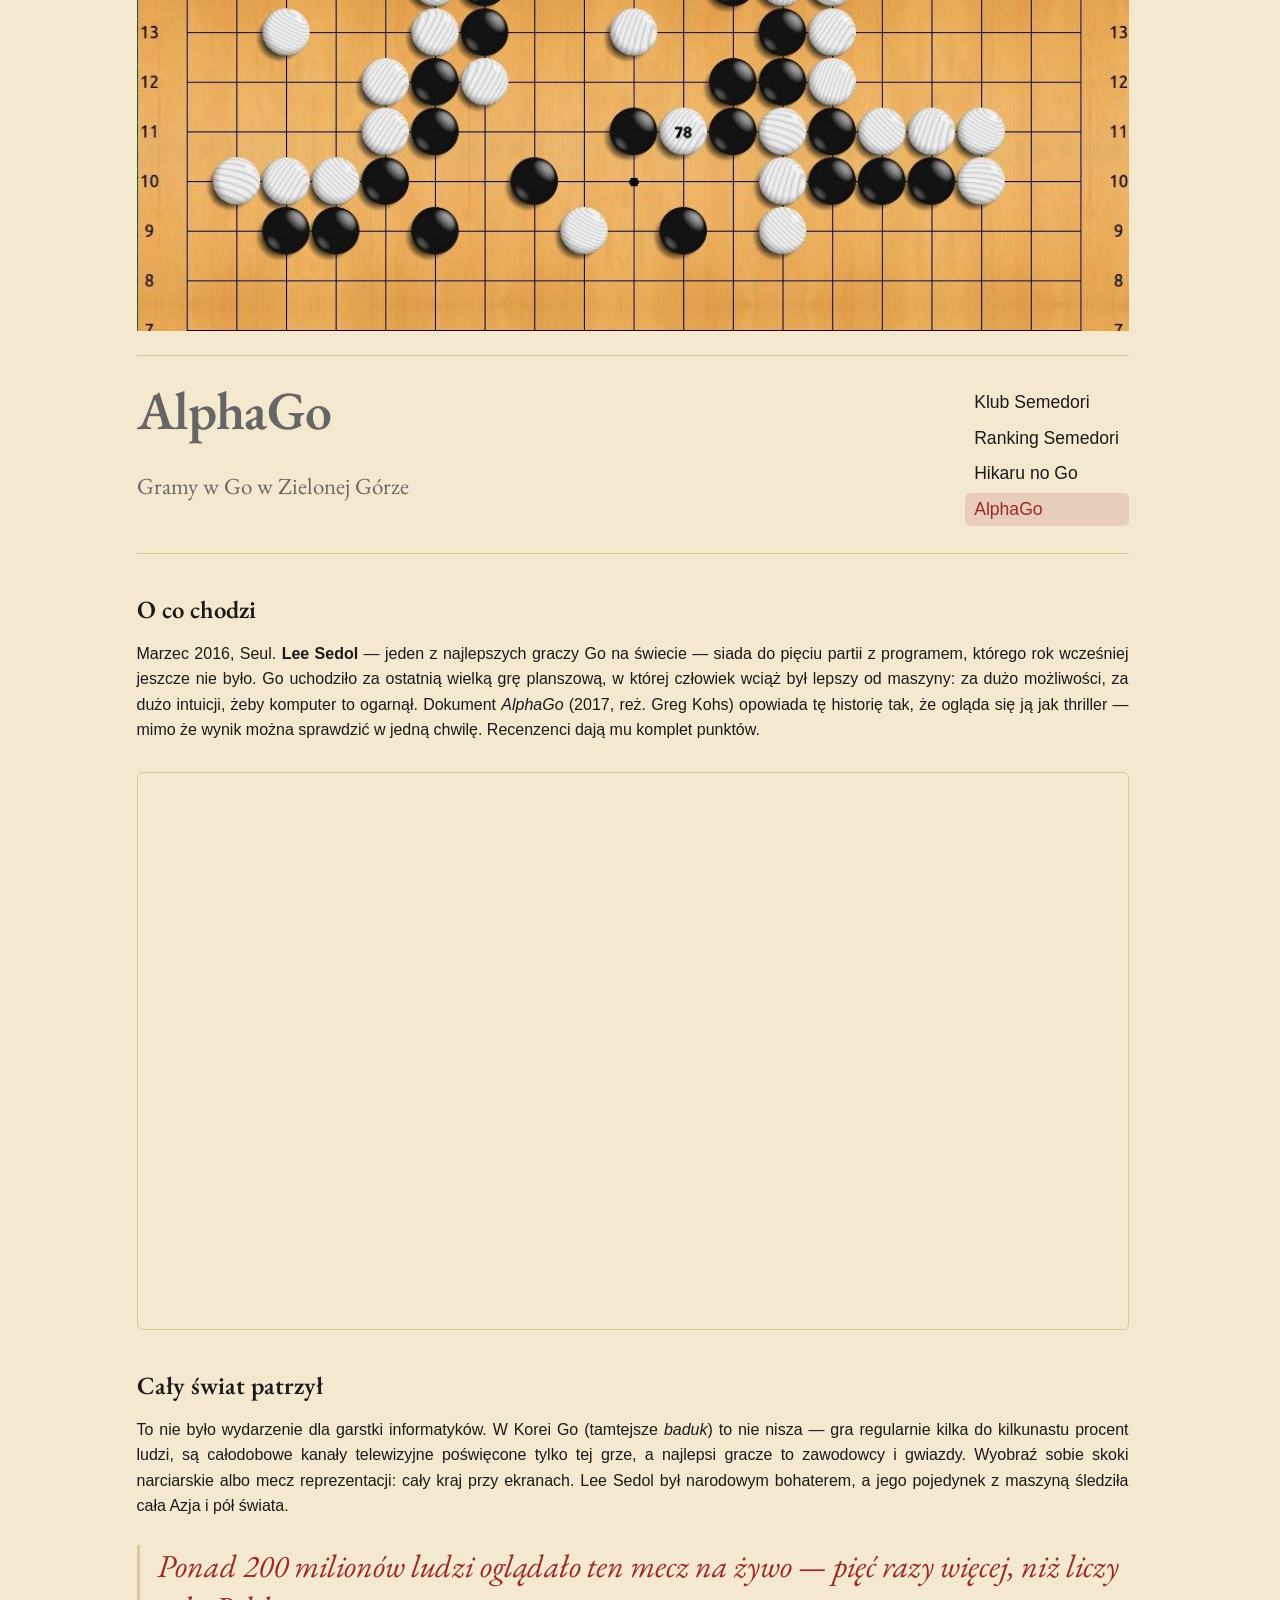
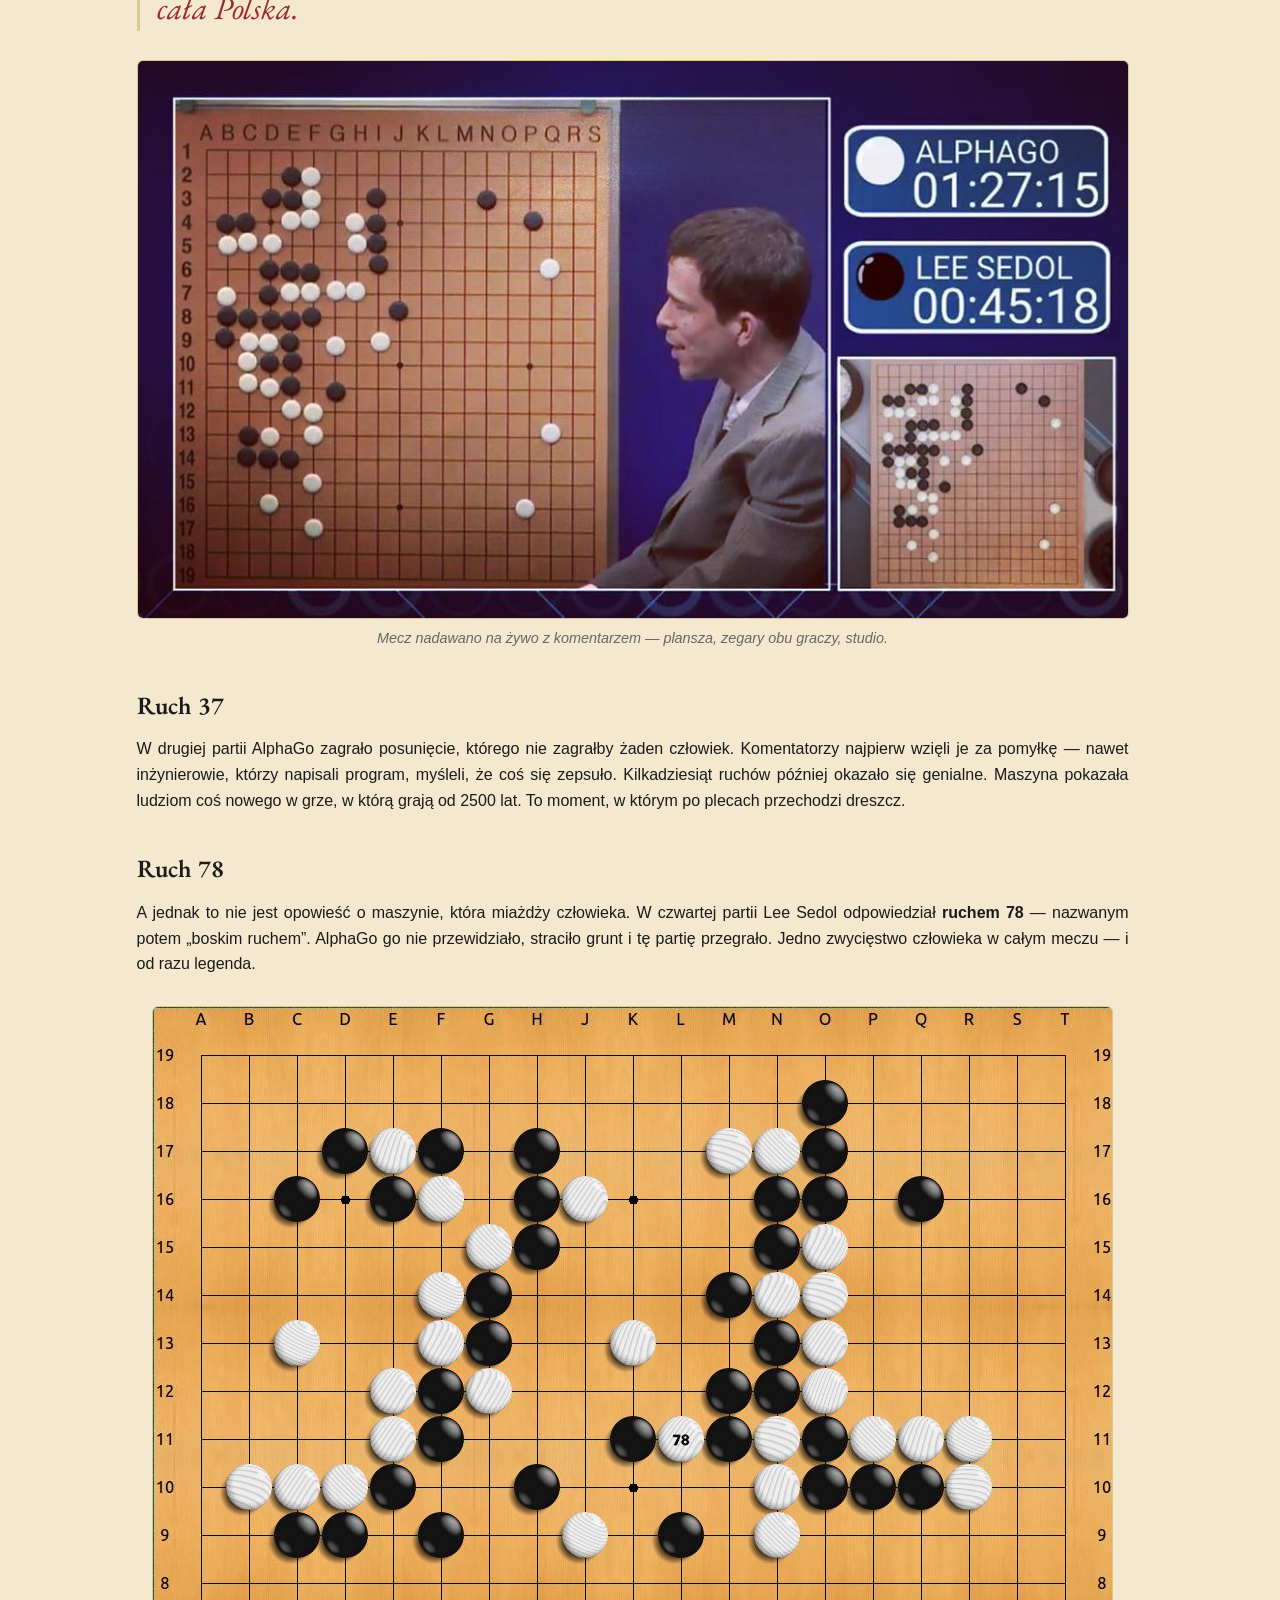
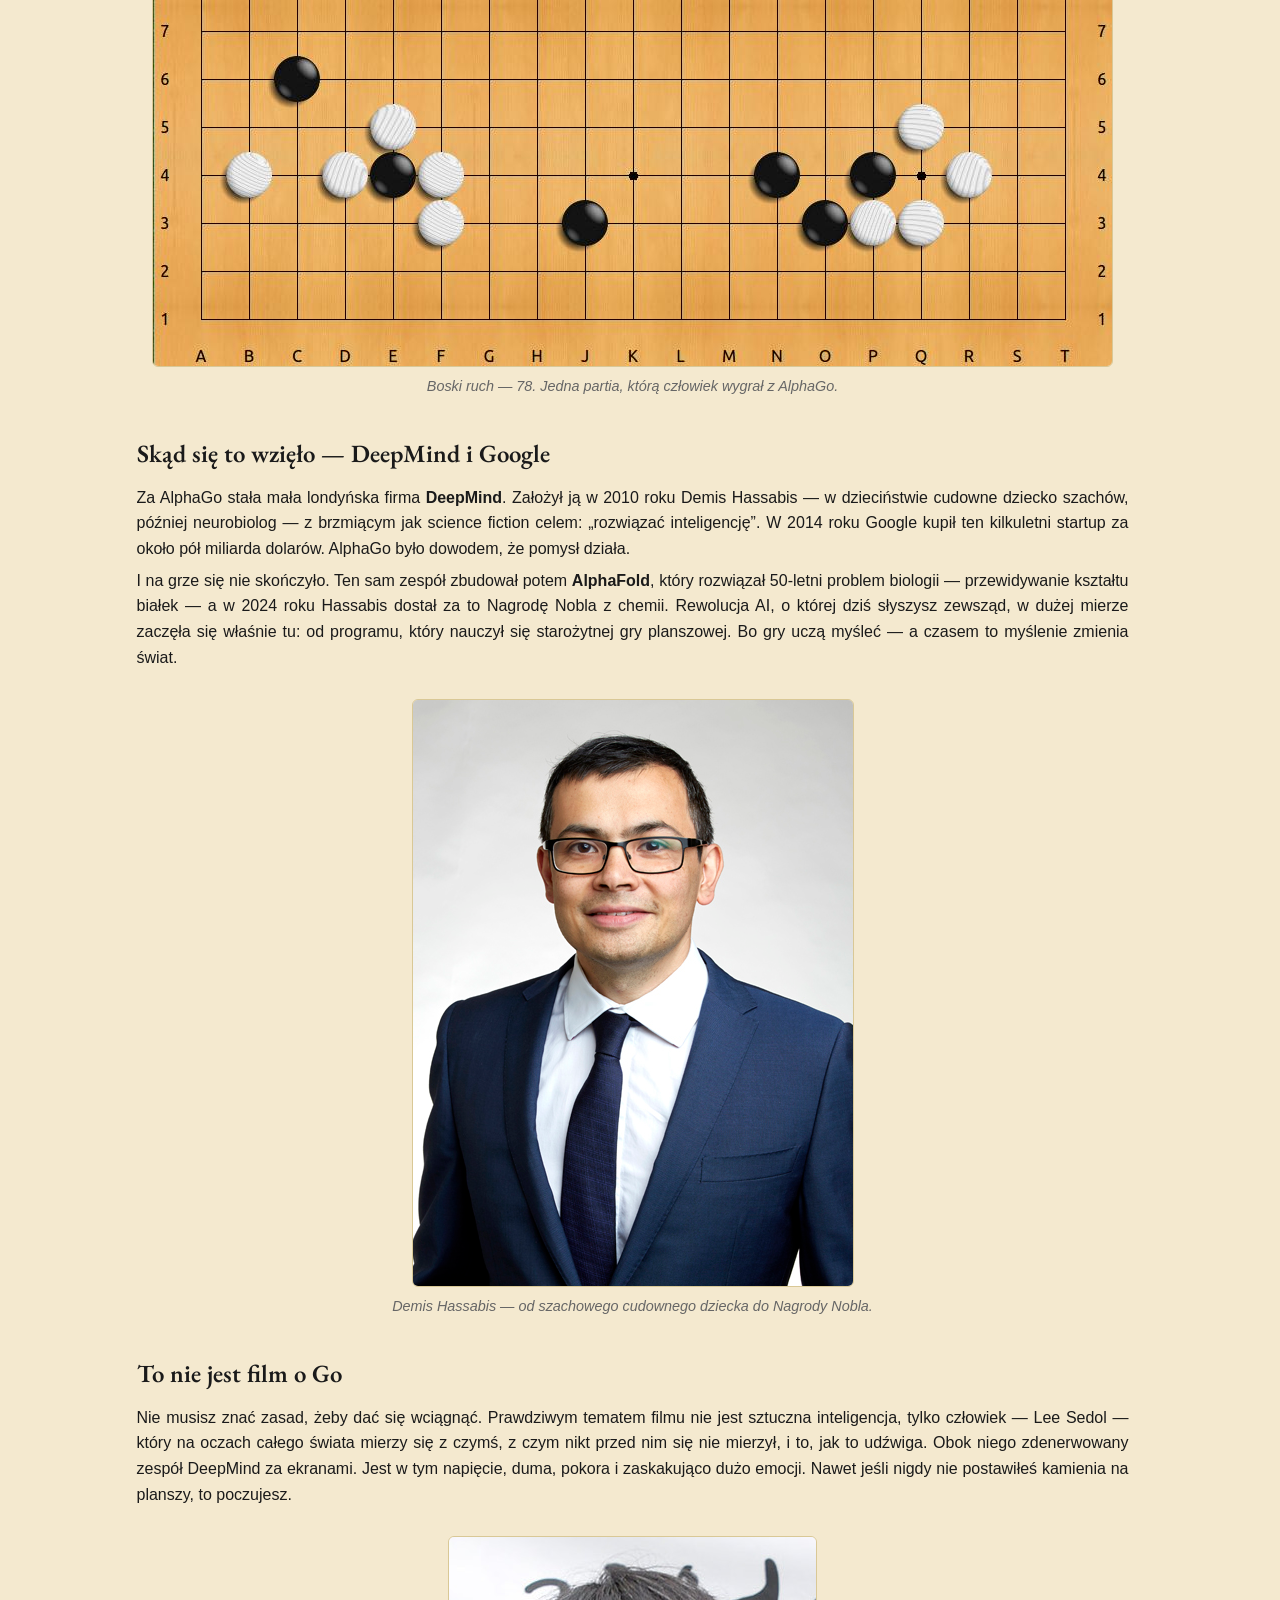
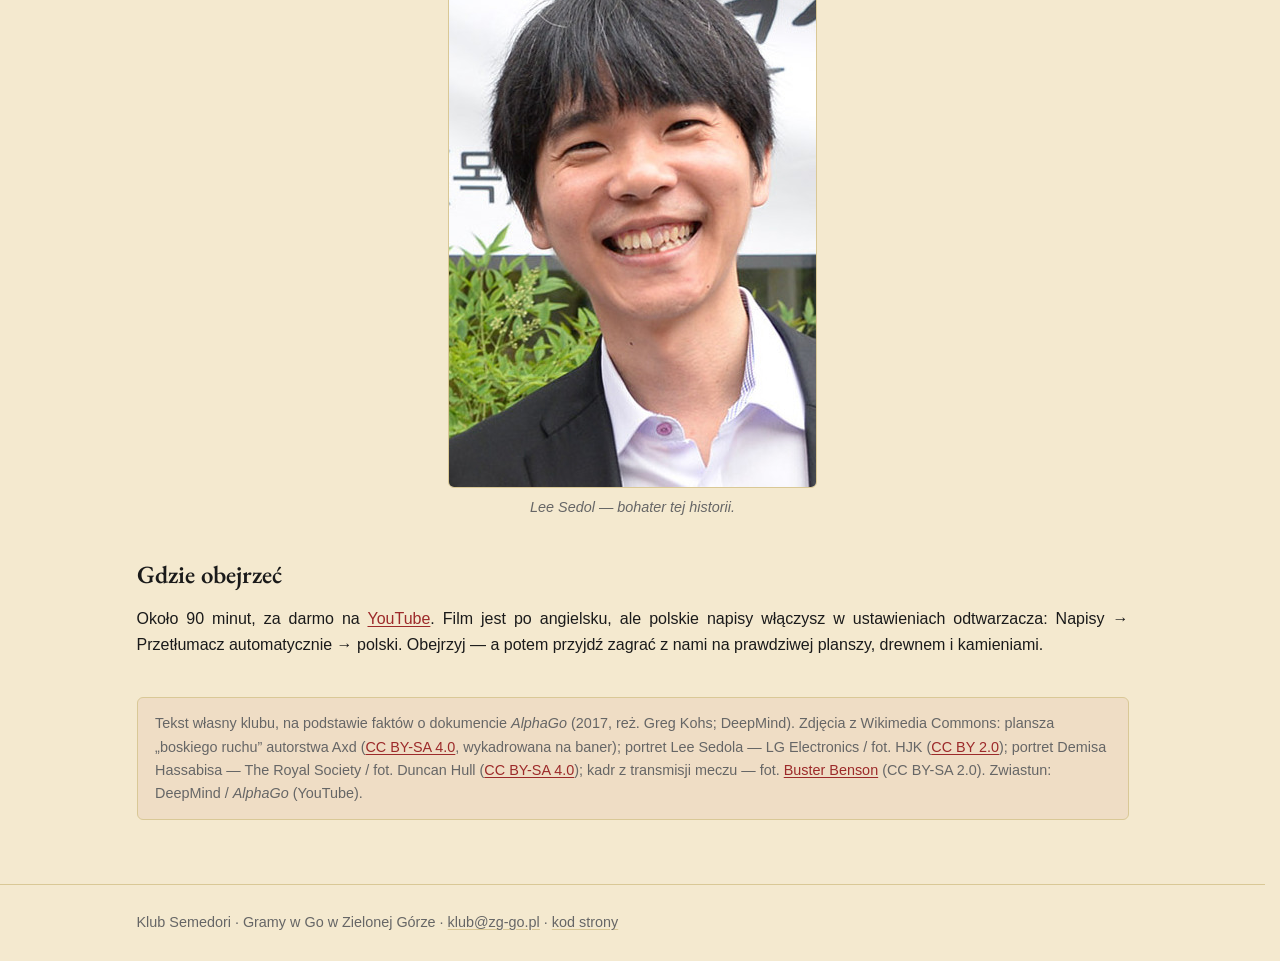
==== commit a858cb0b: "The footer points at the source; keyboard focus gets our colour ranking.html invites other clubs to " ====
--- a/alphago.html
+++ b/alphago.html
@@ -160,7 +160,7 @@
 
   <footer class="site-footer">
     <div class="footer-inner">
-      <p>Klub Semedori · Gramy w Go w Zielonej Górze · <a href="mailto:klub@zg-go.pl">klub@zg-go.pl</a></p>
+      <p>Klub Semedori · Gramy w Go w Zielonej Górze · <a href="mailto:klub@zg-go.pl">klub@zg-go.pl</a> · <a href="https://github.com/lukaszlew/zg-go.pl" target="_blank" rel="noopener">kod strony</a></p>
     </div>
   </footer>
   <!-- Cloudflare Web Analytics --><script type='module' src='https://static.cloudflareinsights.com/beacon.min.js' data-cf-beacon='{"token": "be0997012f154acba2d726d888c5293b"}'></script><!-- End Cloudflare Web Analytics -->
--- a/style.css
+++ b/style.css
@@ -23,7 +23,10 @@
 }
 * { box-sizing: border-box; }
 html, body { margin: 0; padding: 0; }
-html { scrollbar-gutter: stable; }  /* pasek przewijania nie zmienia szerokosci ukladu */
+html {
+  scrollbar-gutter: stable;   /* pasek przewijania nie zmienia szerokosci ukladu */
+  scroll-behavior: smooth;    /* przeskok do kotwicy sam pokazuje, dokad strona pojechala */
+}
 body {
   font-family: -apple-system, BlinkMacSystemFont, "Segoe UI", Roboto, "Helvetica Neue", Arial, sans-serif;
   background: var(--bg);
@@ -53,6 +56,23 @@
    tresci i listy linkow zostaja bez podkreslen — tam caly wiersz jest linkiem
    i nie da sie w niego nie trafic. */
 p a { text-decoration: underline; text-underline-offset: 2px; }
+/* Obwodka nawigacji klawiatura w kolorze akcentu. Domyslna ramka przegladarki
+   jest granatowa i nie pasuje do kremowego tla; ksztaltu nie ustawiamy, bo
+   outline sam obiega zaokraglenia menu i przycisku "···". */
+:focus-visible { outline: 2px solid var(--accent); outline-offset: 2px; }
+
+/* Cel odnosnika blyska na moment przygaszonym akcentem — tym samym, co tlo
+   pozycji w menu. Po skoku w srodek dlugiej strony inaczej nie wiadomo, ktory
+   akapit byl celem, a na ranking.html kotwic jest kilkanascie.
+   scroll-margin robi nad celem oddech, zeby nie przyklejal sie do krawedzi. */
+:target {
+  animation: cel 1.6s ease-out;
+  scroll-margin-top: 1.5rem;
+}
+@keyframes cel {
+  from { background: rgba(156, 42, 42, 0.16); }
+  to   { background: transparent; }
+}
 
 /* --- Naglowek: nazwa nad podpisem po lewej, menu po prawej ---
    Nazwa i podpis to dwie rozne rzeczy, wiec roznia sie rozmiarem: szyld i to,
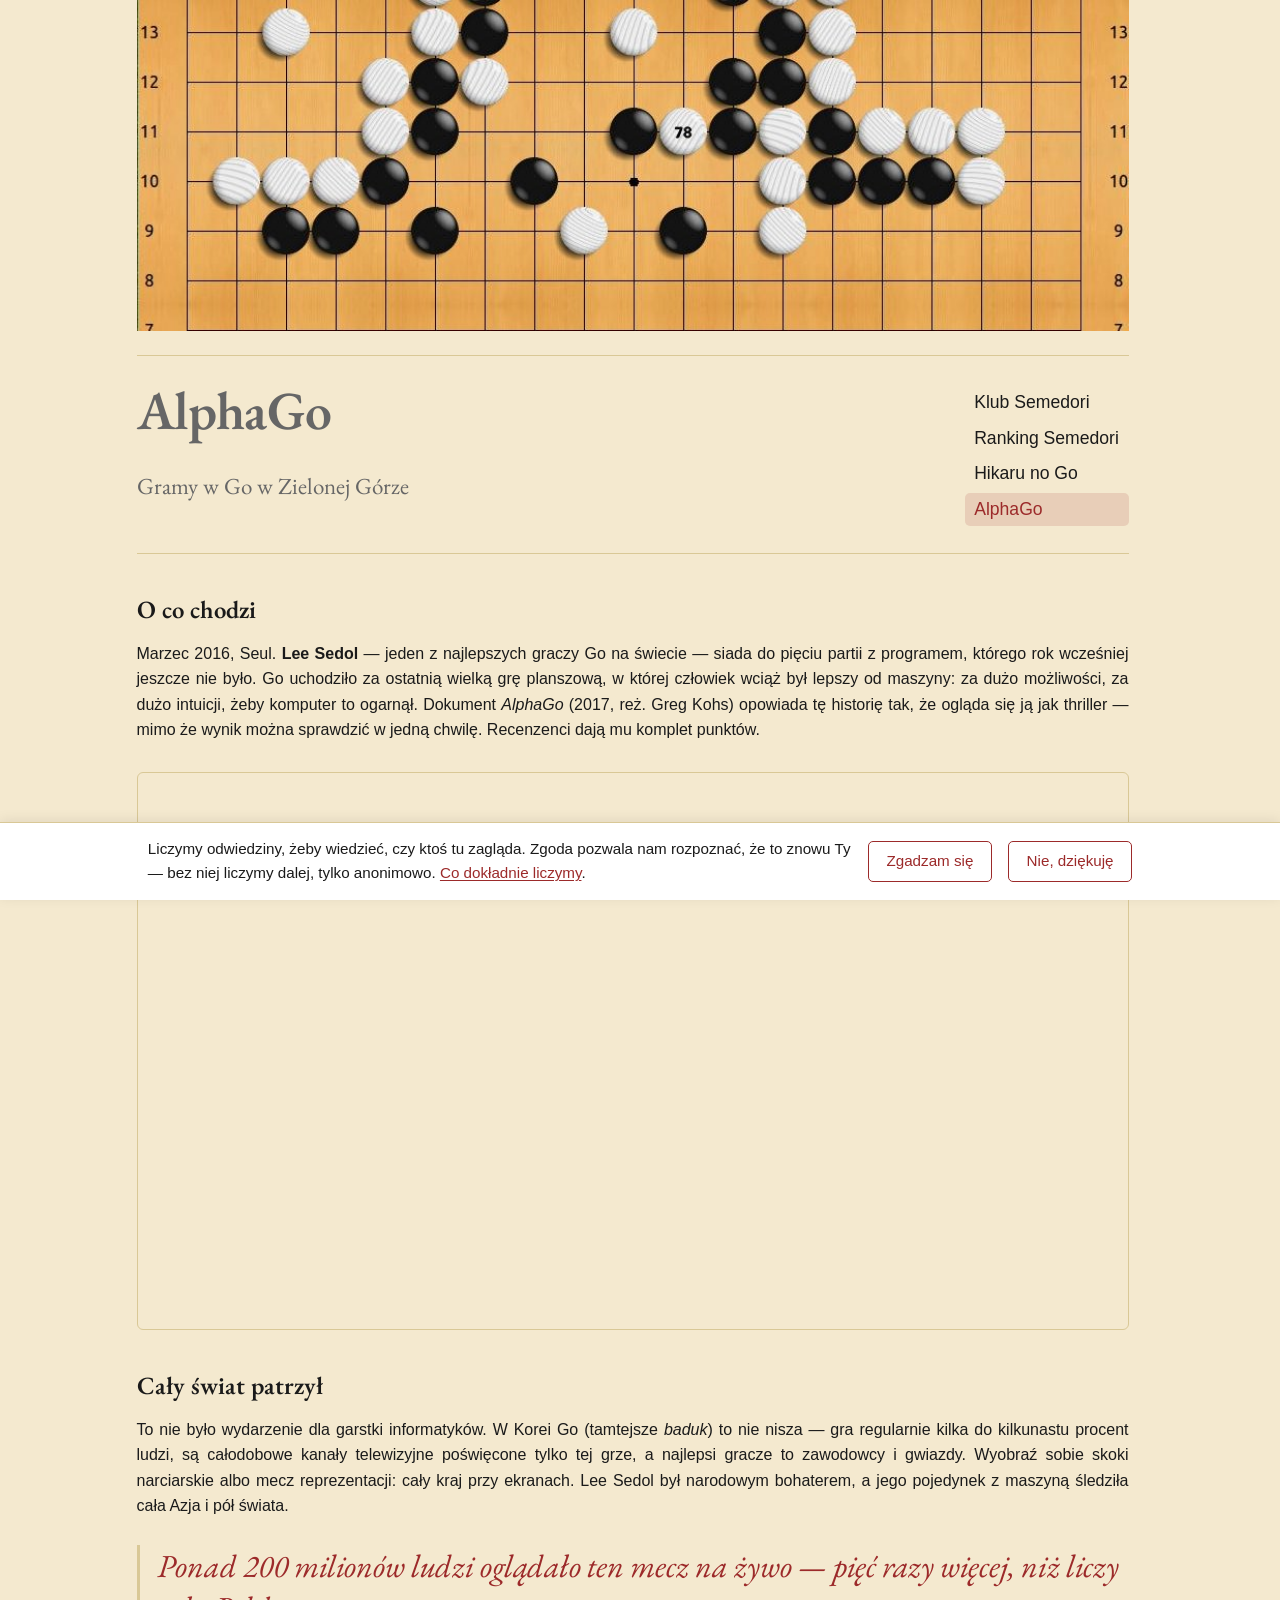
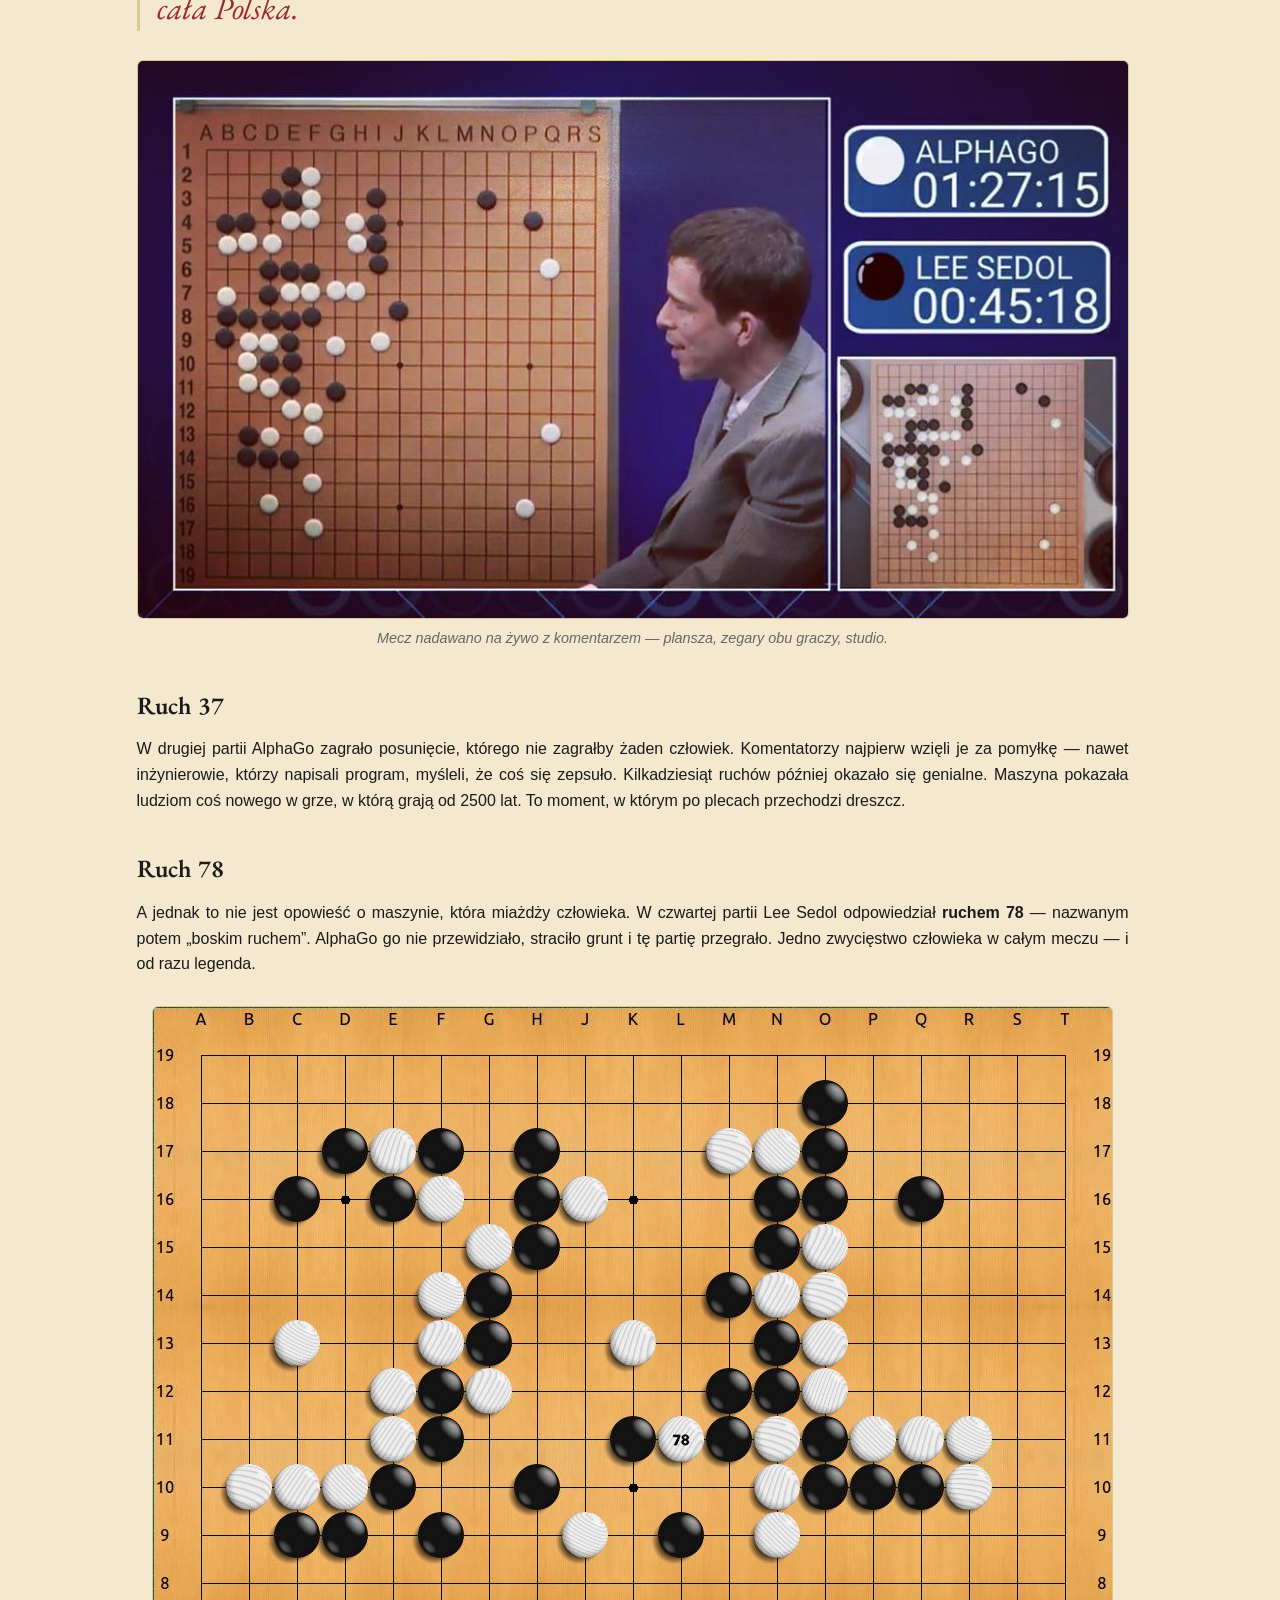
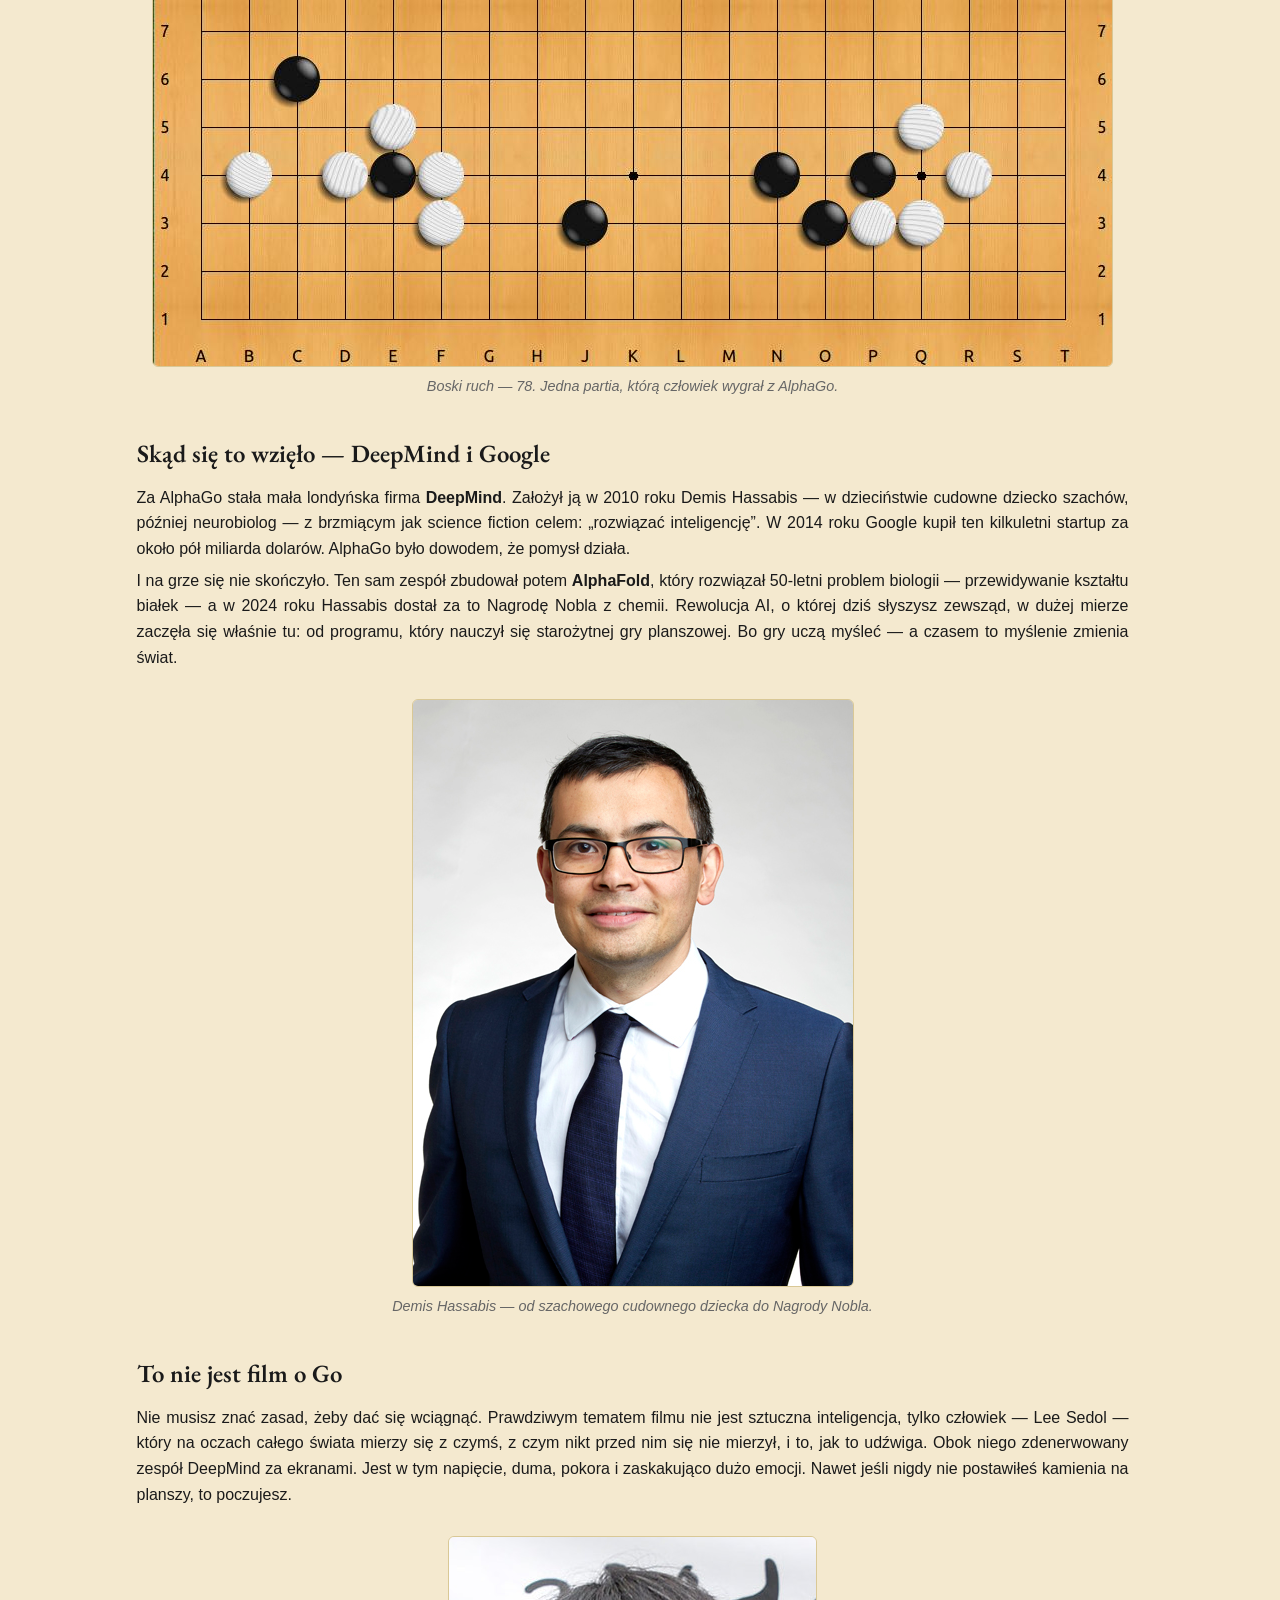
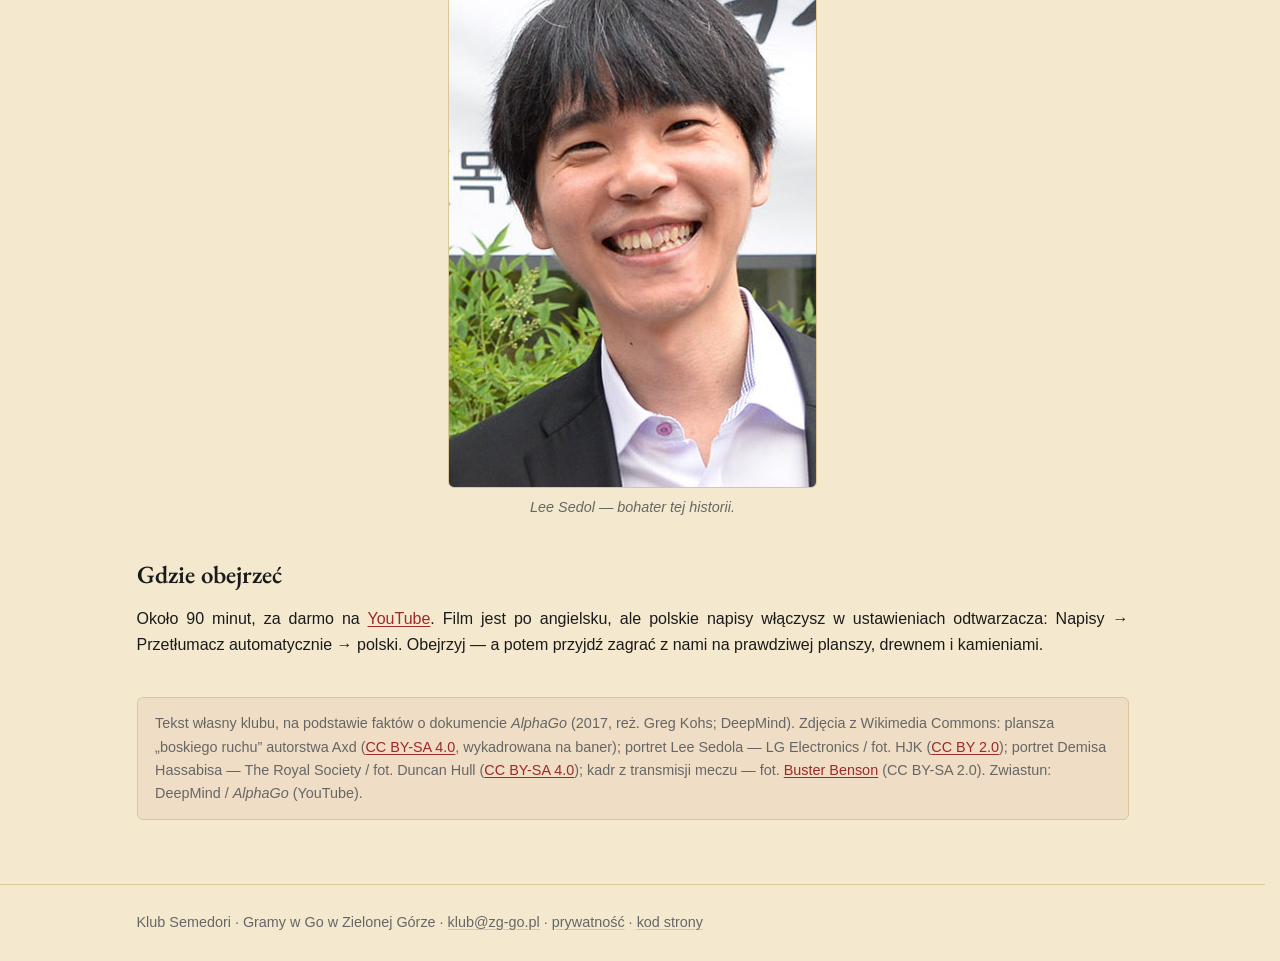
==== commit 4b26ae89: "Counters move into one file; the site learns to ask before remembering Cloudflare's beacon lived as " ====
--- a/alphago.html
+++ b/alphago.html
@@ -160,9 +160,9 @@
 
   <footer class="site-footer">
     <div class="footer-inner">
-      <p>Klub Semedori · Gramy w Go w Zielonej Górze · <a href="mailto:klub@zg-go.pl">klub@zg-go.pl</a> · <a href="https://github.com/lukaszlew/zg-go.pl" target="_blank" rel="noopener">kod strony</a></p>
+      <p>Klub Semedori · Gramy w Go w Zielonej Górze · <a href="mailto:klub@zg-go.pl">klub@zg-go.pl</a> · <a href="prywatnosc.html">prywatność</a> · <a href="https://github.com/lukaszlew/zg-go.pl" target="_blank" rel="noopener">kod strony</a></p>
     </div>
   </footer>
-  <!-- Cloudflare Web Analytics --><script type='module' src='https://static.cloudflareinsights.com/beacon.min.js' data-cf-beacon='{"token": "be0997012f154acba2d726d888c5293b"}'></script><!-- End Cloudflare Web Analytics -->
+  <script type="module" src="analityka.js"></script>
 </body>
 </html>
--- a/style.css
+++ b/style.css
@@ -18,6 +18,8 @@
   --pkt-sily: #2e7d32;
   --rule: #d9c896;
   --card: #ffffff;
+  --pole: #fbf6ea;            /* tlo rubryki do wypelnienia: blizej bieli niz karta */
+  --siatka: #9a9a9a;          /* wewnetrzne linie karty — GRID w tools/karta_pdf.py */
   --serif: 'EB Garamond', 'EB Garamond Fallback', Georgia, 'Times New Roman', serif;
   --page-w: 62rem;            /* jedna szerokosc kolumny, identyczna na kazdej podstronie */
 }
@@ -444,7 +446,94 @@
   text-align: left;
 }
 
-.credit, .przyklad {
+/* Kalkulator jest wierszem karty gracza: te same rubryki, w tej samej kolejnosci,
+   z tymi samymi grubymi kreskami miedzy sekcjami (przed gra | przeciwnik
+   i wyrownanie | po grze). Dwa wiersze, bo ta sama gra stoi na dwoch kartach —
+   widac wtedy, ze roznica PS jest jednakowa, a wynik ma przeciwne znaki. */
+/* Ramka obejmuje kartę, a nie cala kolumne tekstu, wiec stoi wysrodkowana.
+   Mierzy sie do zawartosci zamiast do policzonej sumy rubryk: dziesiec kolumn
+   podanych w milimetrach zaokragla sie kazda z osobna i roznica ulamka piksela
+   wystarczyla, zeby wyskoczyl poziomy pasek przewijania. Akapity dostaja
+   szerokosc karty, zeby to tabela decydowala o szerokosci pudelka. */
+.kalkulator {
+  --karta-w: 148.5mm;          /* suma rubryk, prawie jak na papierze */
+  width: fit-content;
+  max-width: 100%;
+  margin-inline: auto;
+}
+.kalkulator > h2, .kalkulator > p, .kalkulator > ul { max-width: var(--karta-w); }
+.kalkulator p { text-align: left; }
+/* Pasek przewijania wyskakuje dopiero wtedy, gdy karta naprawde nie miesci sie
+   na ekranie — czyli na telefonie, a nie na monitorze. */
+.kalk-przewijak { overflow-x: auto; max-width: 100%; }
+/* Szerokosci rubryk sa te same, co na papierowej karcie (tools/karta_pdf.py:
+   COLUMNS), wprost w milimetrach — dlatego rubryka na jedna cyfre jest waska
+   jak na papierze, a nie rozciagnieta na rowne czesci strony. */
+table.kalk-karta { font-size: 0.8rem; table-layout: fixed; }
+table.kalk-karta col:nth-child(1) { width: 24mm; }     /* ktora karta */
+table.kalk-karta col:nth-child(2) { width: 12mm; }     /* moje PS */
+table.kalk-karta col:nth-child(3) { width: 12mm; }     /* PS przeciwnika — na karcie 8 mm, tu musi zmiescic trzy cyfry */
+table.kalk-karta col:nth-child(4) { width: 15mm; }     /* roznica PS */
+table.kalk-karta col:nth-child(5) { width: 17mm; }     /* pierwsze ruchy */
+table.kalk-karta col:nth-child(6) { width: 19mm; }     /* dodatkowi jency */
+table.kalk-karta col:nth-child(7) { width: 11mm; }     /* kalibracja — cyfra albo myslnik */
+table.kalk-karta col:nth-child(8) { width: 13mm; }     /* wynik */
+table.kalk-karta col:nth-child(9) { width: 13mm; }     /* zmiana PS */
+table.kalk-karta col:nth-child(10) { width: 12.5mm; }  /* nowe PS */
+table.kalk-karta th, table.kalk-karta td { text-align: center; padding: 0.25rem 0.4rem; }
+table.kalk-karta th {
+  font-size: 0.68rem;
+  text-transform: uppercase;
+  letter-spacing: 0.02em;
+  font-weight: 600;
+  line-height: 1.15;
+}
+table.kalk-karta th[scope="row"] {
+  text-transform: none; letter-spacing: 0; font-size: 0.8rem;
+  text-align: left; font-weight: 600;
+}
+/* `table.sila td + td` maluje wszystko na zielono; tutaj zielone sa tylko te
+   rubryki, ktore i na karcie drukuja sie kolorem punktow sily. */
+table.kalk-karta td { color: var(--fg); }
+table.kalk-karta td.ps { color: var(--pkt-sily); font-weight: 600; }
+.kalk-sekcja { border-left: 2px solid var(--fg) !important; }
+/* Pole bierze tlo z rubryki, w ktorej stoi — takze z szarej rubryki wyniku —
+   ale zachowuje wlasna ramke i strzalki. Bez nich rubryka do wpisania niczym
+   nie rozni sie od wyliczonej i nie widac, gdzie mozna cokolwiek zmienic.
+   Wpis stoi na srodku, jak recznie wpisana liczba na papierze. */
+table.kalk-karta input, table.kalk-karta select {
+  font: inherit;
+  text-align: center;
+  text-align-last: center;     /* zamkniety select tez centruje wartosc */
+  padding: 0.1rem 0.15rem;
+  color: var(--fg);
+  background: var(--pole);
+  border: 1px solid var(--siatka);
+  border-radius: 3px;
+  width: 100%;                 /* pole wypelnia rubryke, a nie odwrotnie */
+}
+/* Strzalki wylatuja: w Chrome pokazywaly sie dopiero po najechaniu myszka, na
+   dotyku nigdy, a zjadaly szerokosc rubryki. Nikt zreszta nie szuka swoich PS
+   klikaniem — przepisuje je z karty. To, ze rubryke sie wypelnia, mowi jasne
+   tlo i ramka, tak jak puste kratki na papierowym formularzu. */
+table.kalk-karta input[type="number"] { -moz-appearance: textfield; }
+table.kalk-karta input[type="number"]::-webkit-inner-spin-button,
+table.kalk-karta input[type="number"]::-webkit-outer-spin-button {
+  -webkit-appearance: none;
+  margin: 0;
+}
+/* Rubryka wyniku ma tlo takze na karcie (tools/karta_pdf.py: WYNIK_BG): ten sam
+   zloty rozcienczony do 45%, ktory na czarno-bialej drukarce zostaje lekka
+   szaroscia. Wynik jest liczba, od ktorej zalezy cala reszta wiersza. */
+.kalk-wynik-kol { background: color-mix(in srgb, var(--rule) 45%, transparent); }
+table.kalk-karta ::placeholder { color: var(--muted); opacity: 1; }
+.kalk-seria { font-size: 0.95rem; margin-top: 0.5rem; margin-bottom: 0; }
+.kalk-seria label { display: inline-flex; align-items: baseline; gap: 0.4rem; }
+.kalk-podsumowanie { font-weight: 700; margin: 0.3rem 0; }
+.kalk-uwagi { margin: 0.3rem 0 0; padding-left: 1.1rem; font-size: 0.9rem; color: var(--muted); }
+.kalk-uwagi li { margin: 0.15rem 0; }
+
+.credit, .przyklad, .kalkulator {
   background: rgba(156, 42, 42, 0.06);
   border: 1px solid var(--rule);
   border-radius: 6px;
@@ -461,3 +550,46 @@
 }
 .przyklad p { margin: 0.3rem 0; text-align: left; }
 .credit a { color: var(--accent); text-decoration: underline; text-underline-offset: 2px; }
+
+/* Pasek zgody na rozpoznawanie powracajacych. Wstawia go analityka.js, bo
+   strony sa pisane recznie i element wklejony w HTML zylby w czterech kopiach.
+   Pokazuje sie tylko do pierwszej decyzji i znika po kliknieciu — dlatego stac
+   go na pozycje fixed na dole, gdzie nie zaslania naglowka ani menu. */
+.zgoda {
+  position: fixed;
+  left: 0; right: 0; bottom: 0;
+  z-index: 10;
+  display: flex;
+  flex-wrap: wrap;
+  align-items: center;
+  justify-content: center;
+  gap: 0.6rem 1rem;
+  padding: 0.9rem 1.2rem;
+  background: var(--card);
+  border-top: 1px solid var(--rule);
+  box-shadow: 0 -2px 12px rgba(0, 0, 0, 0.08);
+}
+.zgoda p {
+  margin: 0;
+  max-width: 44rem;
+  font-size: 0.95rem;
+  text-align: left;
+}
+/* Oba przyciski maja identyczna wage wizualna: rozmiar, ramka i krój sa te same,
+   bo odmowa schowana za szarym napisem nie jest realnym wyborem. */
+.zgoda button,
+#zgoda-ustawienia button {
+  flex: none;
+  padding: 0.45rem 1.1rem;
+  font: inherit;
+  font-size: 0.95rem;
+  color: var(--accent);
+  background: none;
+  border: 1px solid var(--accent);
+  border-radius: 5px;
+  cursor: pointer;
+}
+.zgoda button:hover,
+#zgoda-ustawienia button:hover { background: rgba(156, 42, 42, 0.08); }
+.zgoda a { color: var(--accent); text-decoration: underline; text-underline-offset: 2px; }
+#zgoda-ustawienia p { margin: 0 0 0.6rem; }
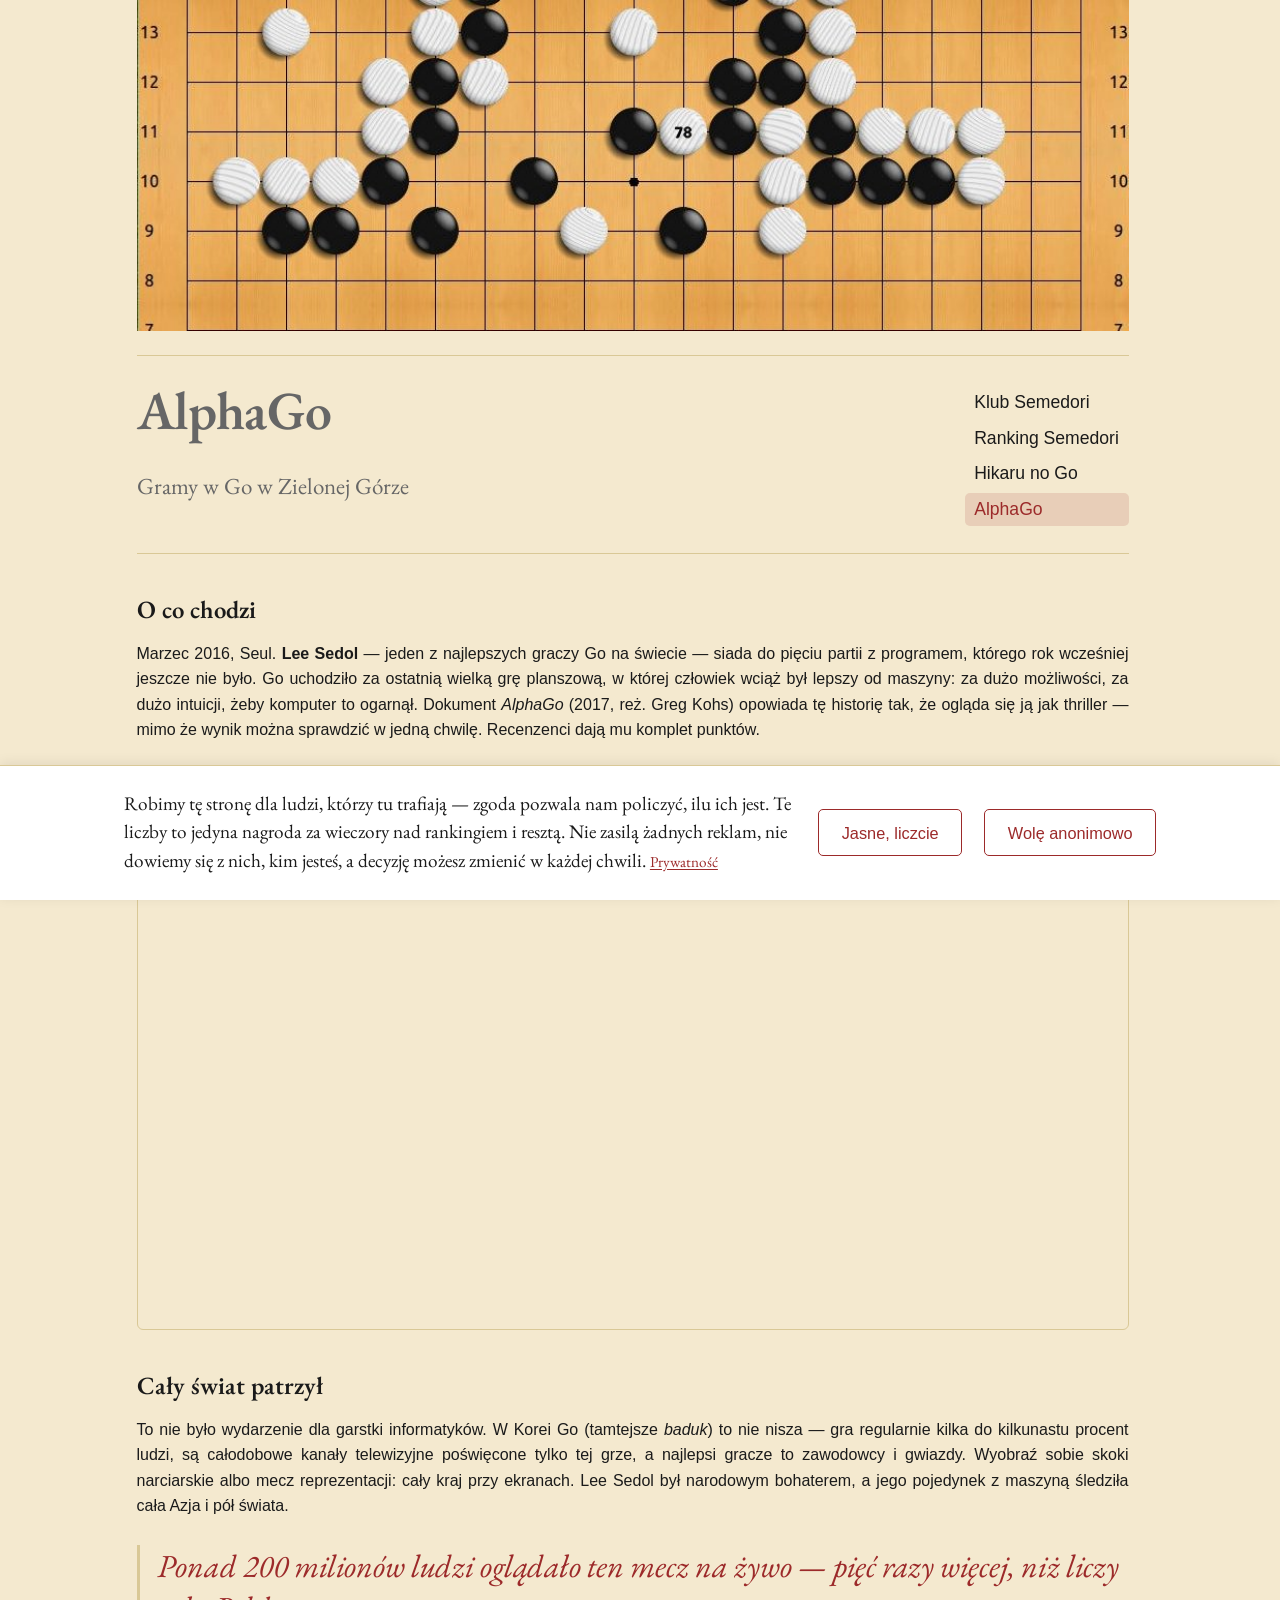
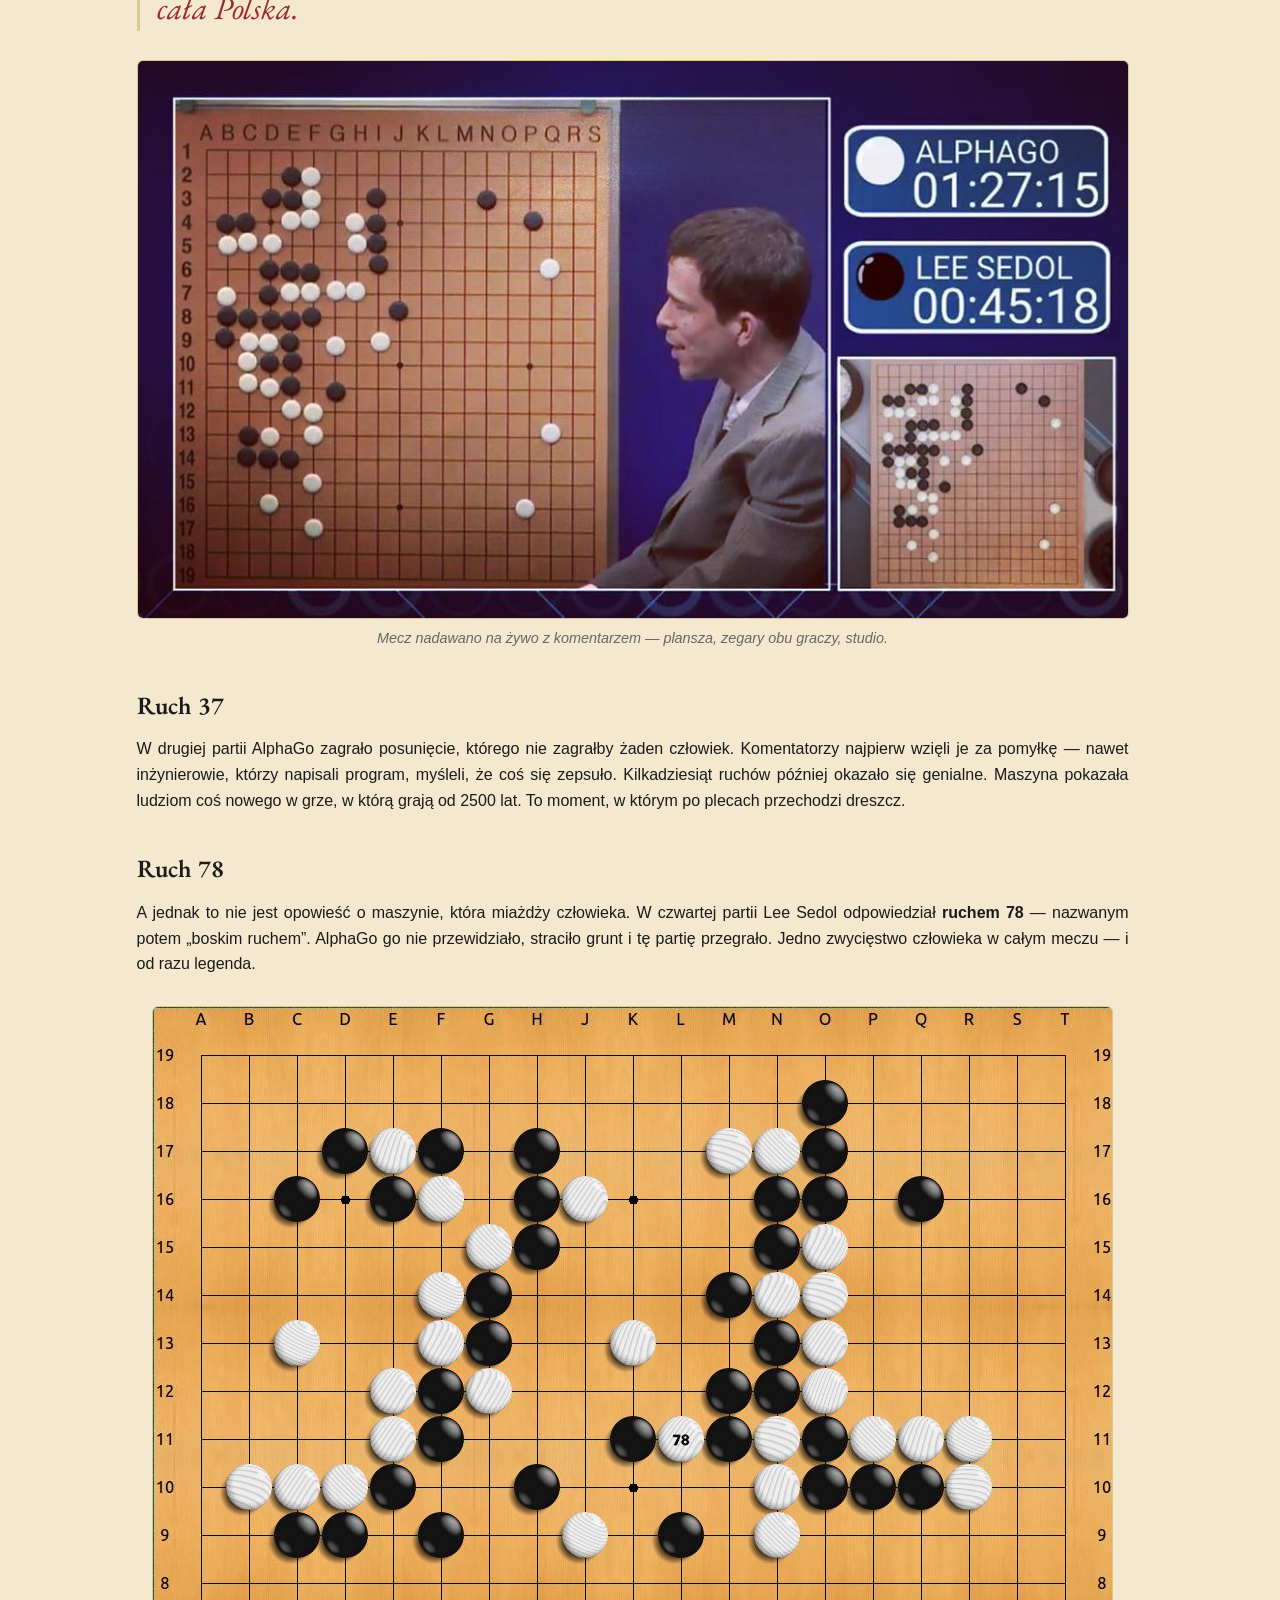
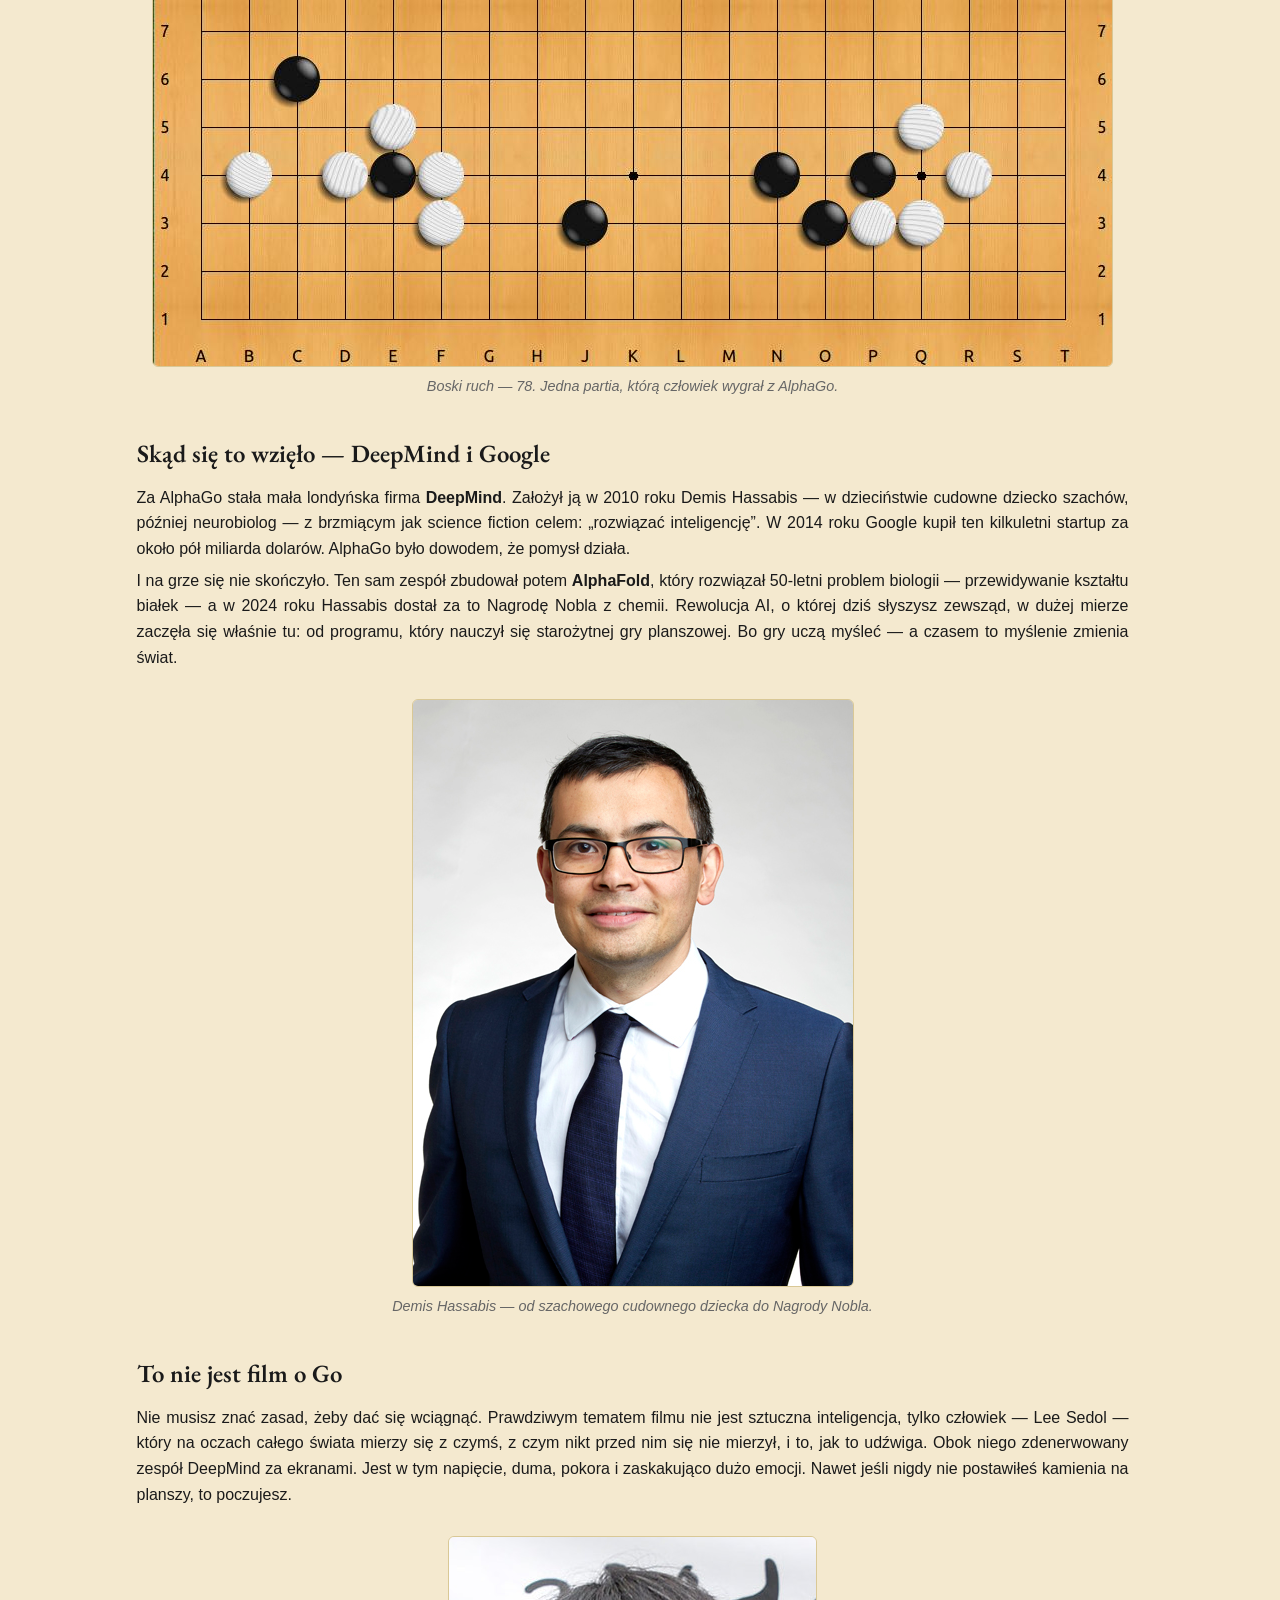
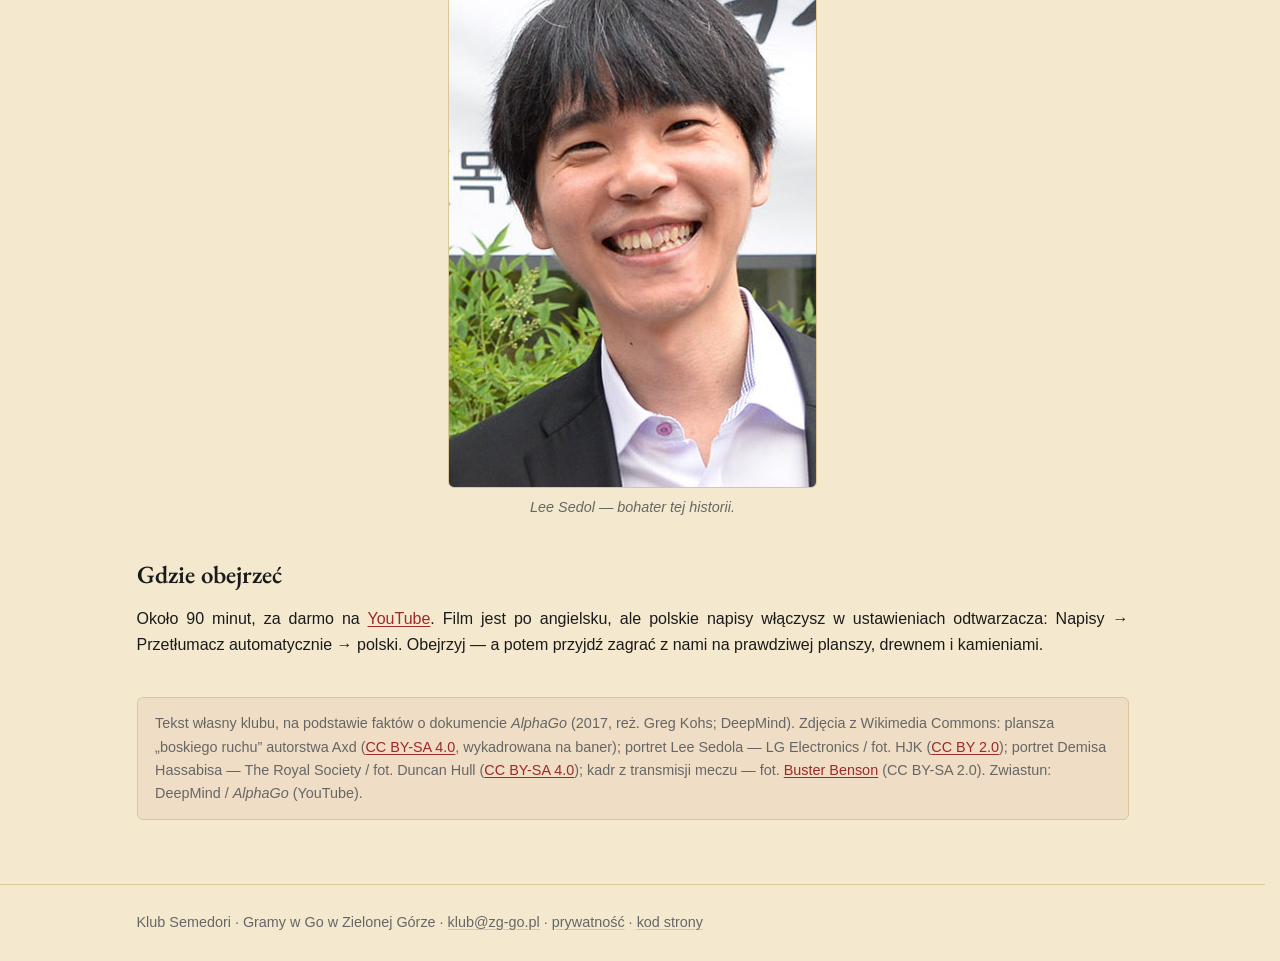
==== commit 7b04f122: "Adresy podstron bez .html — w linkach, kanonicznych, analityce i podglądzie GitHub Pages od zawsze s" ====
--- a/alphago.html
+++ b/alphago.html
@@ -7,7 +7,7 @@
   <title>AlphaGo — film, który warto obejrzeć | Semedori</title>
   <meta name="description" content="AlphaGo (2017) — dokument o meczu Lee Sedola z programem DeepMind. Dlaczego warto obejrzeć: historia jak thriller, ruch 37 i boski ruch 78. Klub Semedori, Zielona Góra.">
   <meta name="robots" content="noindex">
-  <link rel="canonical" href="https://zg-go.pl/alphago.html">
+  <link rel="canonical" href="https://zg-go.pl/alphago">
   <meta property="og:title" content="AlphaGo — film, który warto obejrzeć">
   <meta property="og:type" content="article">
   <meta property="og:locale" content="pl_PL">
@@ -29,10 +29,10 @@
       <h1 class="site-title">AlphaGo</h1>
       <p class="site-tagline">Gramy w Go w Zielonej Górze</p>
       <nav class="hb-menu">
-        <a href="index.html">Klub Semedori</a>
-        <a href="ranking.html">Ranking Semedori</a>
-        <a href="hikaru-no-go.html">Hikaru no Go</a>
-        <a href="alphago.html" class="active">AlphaGo</a>
+        <a href="/">Klub Semedori</a>
+        <a href="ranking">Ranking Semedori</a>
+        <a href="hikaru-no-go">Hikaru no Go</a>
+        <a href="alphago" class="active">AlphaGo</a>
       </nav>
     </header>
 
@@ -160,7 +160,7 @@
 
   <footer class="site-footer">
     <div class="footer-inner">
-      <p>Klub Semedori · Gramy w Go w Zielonej Górze · <a href="mailto:klub@zg-go.pl">klub@zg-go.pl</a> · <a href="prywatnosc.html">prywatność</a> · <a href="https://github.com/lukaszlew/zg-go.pl" target="_blank" rel="noopener">kod strony</a></p>
+      <p>Klub Semedori · Gramy w Go w Zielonej Górze · <a href="mailto:klub@zg-go.pl">klub@zg-go.pl</a> · <a href="prywatnosc">prywatność</a> · <a href="https://github.com/lukaszlew/zg-go.pl" target="_blank" rel="noopener">kod strony</a></p>
     </div>
   </footer>
   <script type="module" src="analityka.js"></script>
--- a/style.css
+++ b/style.css
@@ -15,7 +15,7 @@
   --fg: #1a1a1a;
   --muted: #666666;         /* najjasniejsza szarosc dajaca 4,5:1 na tle strony (WCAG AA) */
   --accent: #9c2a2a;
-  --pkt-sily: #2e7d32;
+  --kolor-sily: #2e7d32;
   --rule: #d9c896;
   --card: #ffffff;
   --pole: #fbf6ea;            /* tlo rubryki do wypelnienia: blizej bieli niz karta */
@@ -259,6 +259,25 @@
   background: var(--muted);
 }
 
+/* Odznaki sklepow. To pliki marek i obowiazuja przy nich cudze wytyczne, wiec
+   leza u nas w oryginale, a skalujemy je wylacznie wysokoscia — szerokosc idzie
+   z proporcji pliku, zeby nie ruszyc ksztaltu.
+   Rozne wysokosci nie sa pomylka: plik Google ma wliczona przezroczysta otoczke
+   (29 px z 250 u gory i u dolu), Apple nie ma zadnej. 52 px pliku Google to 40 px
+   samego przycisku, czyli dokladnie tyle, ile ma przycisk Apple — dopiero tak
+   wygladaja na jedna miare. Google wychodzi przy tym szerszy i tak ma byc: jego
+   wytyczne wymagaja, zeby nie byl mniejszy od odznaki innego sklepu.
+   `gap` trzyma odstep wiekszy niz 1/4 wysokosci przycisku, czego z kolei zada
+   Google jako pola ochronnego; pionowo daje je sama otoczka w pliku. */
+.sklepy {
+  display: flex; flex-wrap: wrap; align-items: center;
+  gap: 0.9rem;
+  margin-top: 0.35rem;
+}
+.sklepy img { display: block; width: auto; }
+.sklepy .sklep-google { height: 52px; }
+.sklepy .sklep-apple { height: 40px; }
+
 /* Akapit z pogrubionym wprowadzeniem: wprowadzenie dostaje wlasna linie, a
    szczegoly pod nim lecza sie w normalny akapit. Zrodlo ranking.html ma jedno
    zdanie na linie — to jest wygoda edycji, nie uklad strony, wiec te zlamania
@@ -312,27 +331,29 @@
    a nie splaszcza go do jednej listy. */
 .spis ul.links ul { list-style: none; margin: 0.1rem 0 0.25rem; padding-left: 1rem; }
 
-/* blok "Zasady": trzy numerowane grupy w rytmie kolumn karty.
+/* Ramka wokol samych zasad: te same zdania i tabele wyrownania, co na sciadze
+   karty gracza. Poza ramka zostaja naglowek sekcji i akapit wstepny — one o
+   zasadach mowia, ale nia nie sa. Tabele sa w srodku, bo bez nich pierwszej
+   zasady nie da sie wykonac. */
+.zasady-blok { margin: 0.9rem 0 0; }
+.zasady-blok > :first-child { margin-top: 0; }
+.zasady-blok > :last-child { margin-bottom: 0; }
+
+/* blok "Zasady": grupy w rytmie kolumn karty. Zasady nie sa numerowane —
+   punktor wystarczy, a numer i tak trzeba by przestawiac przy kazdym scaleniu.
    Zasada wyglada tu tak samo jak jej naglowek w rozdziale — to ten sam tekst. */
-ol.zasady { margin: 0.15rem 0 0.5rem; padding-left: 1.9rem; }
-ol.zasady li { margin: 0.2rem 0; font-weight: 700; }
+ul.zasady { margin: 0.15rem 0 0.5rem; padding-left: 1.9rem; }
+ul.zasady li { margin: 0.2rem 0; font-weight: 700; }
 /* zasada w bloku ma wygladac jak jej naglowek nizej: to ten sam tekst,
-   wiec bez koloru linku — zielen .ps ma dzialac tak samo w obu miejscach */
-ol.zasady a { color: inherit; }
-ol.zasady a:hover { text-decoration: underline; }
-
-/* zasada w rozdziale: numer wisi w marginesie, pogrubione zdanie w swojej linii,
-   pod nim szczegoly — wciecie zbiera cala zasade pod jej numerem, jak w bloku wyzej */
+   wiec bez koloru linku — zielen sily ma dzialac tak samo w obu miejscach */
+ul.zasady a { color: inherit; }
+ul.zasady a:hover { text-decoration: underline; }
+
+/* zasada w rozdziale: pogrubione zdanie w swojej linii, pod nim szczegoly —
+   wciecie zbiera cala zasade razem, tak jak punktor w bloku wyzej */
 .zasada {
   margin: 1.1rem 0;
-  position: relative;
   padding-left: 1.9rem;
-}
-.zasada .nr {
-  position: absolute;
-  left: 0;
-  color: var(--muted);
-  font-weight: 700;
 }
 
 /* wyeksponowany link do karty gracza */
@@ -348,8 +369,8 @@
 }
 
 /* punkty sily: zawsze na zielono — slowo i liczby */
-.ps { color: var(--pkt-sily); }
-table.sila td + td { color: var(--pkt-sily); }
+span.sila { color: var(--kolor-sily); }
+table.sila td + td { color: var(--kolor-sily); }
 
 table.sila { border-collapse: collapse; margin: 0.6rem 0; }
 /* Podpis tabeli mowi, jak ja czytac — nagłowki stoja tu i u gory, i na dole,
@@ -367,20 +388,70 @@
 }
 table.sila th { background: var(--rule); font-weight: 600; }
 
+/* Tabela poziomow lezy poziomo: naglowek wiersza po lewej, wartosci w rzedzie.
+   Zielony jest tylko wiersz sily — w wierszu poziomow zielen nie ma czego znaczyc,
+   wiec `table.sila td + td` trzeba tu cofnac — a zeby cofniecie zadzialalo, musi
+   byc od niego specyficzniejsze, stad obie klasy w selektorze. */
+table.sila.poziomy td { color: var(--fg); text-align: center; padding: 0.25rem 0.7rem; }
+table.sila.poziomy tr:last-child td { color: var(--kolor-sily); font-weight: 600; }
+
+/* Przelicznik starych liczb na zmiany.html: sam uklad, bez zieleni — zielen
+   znaczy sile, a w tej tabeli po lewej stronie strzalki stoja jeszcze stare PS. */
+table.sila.przelicznik td { color: var(--fg); text-align: center; padding: 0.25rem 0.7rem; }
+
+/* Legenda kolumny "typ gry": zielony jest sam wpis, bo to on trafia na karte —
+   reszta wiersza tlumaczy go zwyklym tekstem, wiec `table.sila td + td` trzeba
+   tu cofnac. */
+table.typy { margin: 0.15rem 0 0.5rem; }
+table.sila.typy td { color: var(--fg); }
+table.sila.typy td:first-child { color: var(--kolor-sily); font-weight: 700; text-align: center; }
+
 /* dalszy ciag rozwiniecia zasady: kolejne akapity i tabele dostaja to samo
    wciecie, co pierwszy akapit, zeby caly punkt trzymal sie pod swoim numerem.
    Stoi za table.sila, bo tamta regula ma ta sama wage i wlasny margin. */
 p.zasada-cd, table.zasada-cd { margin-left: 1.9rem; }
 
-/* tabela wyrownania: siatka roznic (PS, zielone), jency dla Czarnego
-   w wyroznionych komorkach, ruchy Czarnego w dolnym wierszu */
-table.komp { font-size: 0.75rem; }
-table.komp td, table.komp th { padding: 0.2rem 0.5rem; text-align: center; }
+/* Siatka wyrownania: roznica sily w kratkach (zielona), a znaczenie na brzegach —
+   ruchy w prawej kolumnie, jency w dolnym wierszu. Markup generuje
+   tools/wyrownanie/tabela_html.py i pilnuje go test; tu stoi sam wyglad.
+
+   table-layout: fixed, bo szerokosci maja isc z <col>: bez tego przegladarka
+   rozpycha kolumny pod tresc i krata przestaje byc krata. Ciasny padding i
+   nowrap, bo kratka ma miescic "41" z polowka w jednej linii — przy szerszym
+   marginesie ulamek lamal sie do nastepnego wiersza. */
+/* Trzy siatki obok siebie; na waskim ekranie zawijaja sie zamiast wystawac. */
+.tabele { display: flex; flex-wrap: wrap; gap: 0.9rem; align-items: flex-start;
+          margin: 0.6rem 0; }
+table.komp { font-size: 0.75rem; table-layout: fixed; }
+table.komp col { width: 2.1em; }
+table.komp col.brzeg { width: 3.6em; }
+table.komp td, table.komp th { padding: 0.15rem 0.1rem; text-align: center; white-space: nowrap; }
 table.komp th { border-color: color-mix(in srgb, var(--rule) 85%, black); }
-table.komp td { color: var(--pkt-sily); }
-/* wyroznienie tym samym jasnozlotym tlem: wiersz ruchow i komorki jencow */
-table.komp tr.komp-ruchy th { background: color-mix(in srgb, var(--rule) 45%, transparent); font-weight: 600; }
-table.komp td.komp-jency { color: var(--fg); background: color-mix(in srgb, var(--rule) 45%, transparent); }
+table.komp td { color: var(--kolor-sily); }
+
+/* Brzegi: to z nich czyta sie, co kratka znaczy. Kreska ledwie grubsza od zwyklej. */
+table.komp th.komp-jency,
+table.komp th.komp-ruchy { color: var(--fg); background: color-mix(in srgb, var(--rule) 45%, transparent); }
+table.komp th.komp-jency { border-top: 2px solid var(--rule); }
+table.komp th.komp-ruchy { border-left: 2px solid var(--rule); }
+
+/* Rogi nazywaja swoj brzeg strzalka — to podpisy, nie liczby, wiec drobniej i bledziej. */
+table.komp th.rog { color: var(--fg); font-size: 0.62rem; font-weight: 600; opacity: 0.7; }
+/* Nazwa planszy jako plakietka: ciemne tlo obejmuje napis, a nie cala kratke. */
+table.komp th.plansza { background: none; padding: 0.2rem 0.15rem; }
+table.komp th.plansza span { display: inline-block; background: var(--fg); color: var(--bg);
+                             font-size: 0.8rem; letter-spacing: 0.06em; border-radius: 2px;
+                             padding: 0.05rem 0.55rem; }
+
+/* Polowka: 1 nad 2 z kreska. Wyzsza od cyfry obok, wiec rownanie do
+   srodka, a nie do linii pisma — inaczej ulamek wisi nad wierszem. */
+/* Stala szerokosc, takze gdy pusta: kratka bez ulamka ma trzymac cyfre w tym
+   samym miejscu, co kratka z ulamkiem — inaczej kolumna jest poszarpana. */
+span.ca { display: inline-block; width: 1.15em; text-align: right; }
+span.pol { display: inline-block; width: 0.85em; font-size: 0.5em; line-height: 1.06;
+           vertical-align: middle; text-align: center; }
+span.pol span { display: block; padding: 0 0.1em; }
+span.pol span + span { border-top: 1px solid currentColor; }
 
 .site-footer {
   border-top: 1px solid var(--rule);
@@ -449,19 +520,22 @@
 /* Kalkulator jest wierszem karty gracza: te same rubryki, w tej samej kolejnosci,
    z tymi samymi grubymi kreskami miedzy sekcjami (przed gra | przeciwnik
    i wyrownanie | po grze). Dwa wiersze, bo ta sama gra stoi na dwoch kartach —
-   widac wtedy, ze roznica PS jest jednakowa, a wynik ma przeciwne znaki. */
+   widac wtedy, ze roznica sily jest jednakowa, a wynik ma przeciwne znaki. */
 /* Ramka obejmuje kartę, a nie cala kolumne tekstu, wiec stoi wysrodkowana.
    Mierzy sie do zawartosci zamiast do policzonej sumy rubryk: dziesiec kolumn
    podanych w milimetrach zaokragla sie kazda z osobna i roznica ulamka piksela
    wystarczyla, zeby wyskoczyl poziomy pasek przewijania. Akapity dostaja
-   szerokosc karty, zeby to tabela decydowala o szerokosci pudelka. */
-.kalkulator {
+   szerokosc karty, zeby to tabela decydowala o szerokosci pudelka.
+   Naglowek sekcji stoi poza ramka, tak samo jak przy "Przykladowej grze": to
+   tytul rozdzialu, a nie podpis pudelka, i ma stac w kolumnie tekstu razem
+   z pozostalymi h2. Dlatego ramka jest osobnym elementem w srodku sekcji. */
+.kalk-ramka {
   --karta-w: 148.5mm;          /* suma rubryk, prawie jak na papierze */
   width: fit-content;
   max-width: 100%;
   margin-inline: auto;
 }
-.kalkulator > h2, .kalkulator > p, .kalkulator > ul { max-width: var(--karta-w); }
+.kalk-ramka > p, .kalk-ramka > ul { max-width: var(--karta-w); }
 .kalkulator p { text-align: left; }
 /* Pasek przewijania wyskakuje dopiero wtedy, gdy karta naprawde nie miesci sie
    na ekranie — czyli na telefonie, a nie na monitorze. */
@@ -471,15 +545,15 @@
    jak na papierze, a nie rozciagnieta na rowne czesci strony. */
 table.kalk-karta { font-size: 0.8rem; table-layout: fixed; }
 table.kalk-karta col:nth-child(1) { width: 24mm; }     /* ktora karta */
-table.kalk-karta col:nth-child(2) { width: 12mm; }     /* moje PS */
-table.kalk-karta col:nth-child(3) { width: 12mm; }     /* PS przeciwnika — na karcie 8 mm, tu musi zmiescic trzy cyfry */
-table.kalk-karta col:nth-child(4) { width: 15mm; }     /* roznica PS */
+table.kalk-karta col:nth-child(2) { width: 14mm; }     /* moja sila */
+table.kalk-karta col:nth-child(3) { width: 12mm; }     /* sila przeciwnika — na karcie 8 mm, tu musi zmiescic trzy cyfry */
+table.kalk-karta col:nth-child(4) { width: 16mm; }     /* roznica sily */
 table.kalk-karta col:nth-child(5) { width: 17mm; }     /* pierwsze ruchy */
 table.kalk-karta col:nth-child(6) { width: 19mm; }     /* dodatkowi jency */
-table.kalk-karta col:nth-child(7) { width: 11mm; }     /* kalibracja — cyfra albo myslnik */
+table.kalk-karta col:nth-child(7) { width: 13mm; }     /* typ gry — litera, rozmiar planszy albo myslnik */
 table.kalk-karta col:nth-child(8) { width: 13mm; }     /* wynik */
-table.kalk-karta col:nth-child(9) { width: 13mm; }     /* zmiana PS */
-table.kalk-karta col:nth-child(10) { width: 12.5mm; }  /* nowe PS */
+table.kalk-karta col:nth-child(9) { width: 15mm; }     /* zmiana sily */
+table.kalk-karta col:nth-child(10) { width: 14mm; }    /* nowa sila */
 table.kalk-karta th, table.kalk-karta td { text-align: center; padding: 0.25rem 0.4rem; }
 table.kalk-karta th {
   font-size: 0.68rem;
@@ -493,9 +567,9 @@
   text-align: left; font-weight: 600;
 }
 /* `table.sila td + td` maluje wszystko na zielono; tutaj zielone sa tylko te
-   rubryki, ktore i na karcie drukuja sie kolorem punktow sily. */
+   rubryki, ktore i na karcie drukuja sie kolorem sily. */
 table.kalk-karta td { color: var(--fg); }
-table.kalk-karta td.ps { color: var(--pkt-sily); font-weight: 600; }
+table.kalk-karta td.sila { color: var(--kolor-sily); font-weight: 600; }
 .kalk-sekcja { border-left: 2px solid var(--fg) !important; }
 /* Pole bierze tlo z rubryki, w ktorej stoi — takze z szarej rubryki wyniku —
    ale zachowuje wlasna ramke i strzalki. Bez nich rubryka do wpisania niczym
@@ -513,8 +587,8 @@
   width: 100%;                 /* pole wypelnia rubryke, a nie odwrotnie */
 }
 /* Strzalki wylatuja: w Chrome pokazywaly sie dopiero po najechaniu myszka, na
-   dotyku nigdy, a zjadaly szerokosc rubryki. Nikt zreszta nie szuka swoich PS
-   klikaniem — przepisuje je z karty. To, ze rubryke sie wypelnia, mowi jasne
+   dotyku nigdy, a zjadaly szerokosc rubryki. Nikt zreszta nie szuka swojej sily
+   klikaniem — przepisuje ja z karty. To, ze rubryke sie wypelnia, mowi jasne
    tlo i ramka, tak jak puste kratki na papierowym formularzu. */
 table.kalk-karta input[type="number"] { -moz-appearance: textfield; }
 table.kalk-karta input[type="number"]::-webkit-inner-spin-button,
@@ -533,7 +607,10 @@
 .kalk-uwagi { margin: 0.3rem 0 0; padding-left: 1.1rem; font-size: 0.9rem; color: var(--muted); }
 .kalk-uwagi li { margin: 0.15rem 0; }
 
-.credit, .przyklad, .kalkulator {
+/* Jedna ramka dla wszystkiego, co na stronie jest wydzielonym pudelkiem:
+   zasady, przyklad, kalkulator, zrodla. Naglowek sekcji zostaje na zewnatrz
+   kazdego z nich — pudelko trzyma tresc, tytul stoi nad nim w kolumnie tekstu. */
+.zasady-blok, .przyklad, .kalk-ramka, .credit {
   background: rgba(156, 42, 42, 0.06);
   border: 1px solid var(--rule);
   border-radius: 6px;
@@ -563,16 +640,21 @@
   flex-wrap: wrap;
   align-items: center;
   justify-content: center;
-  gap: 0.6rem 1rem;
-  padding: 0.9rem 1.2rem;
+  gap: 0.9rem 1.4rem;
+  padding: 1.5rem 1.6rem;
   background: var(--card);
   border-top: 1px solid var(--rule);
   box-shadow: 0 -2px 12px rgba(0, 0, 0, 0.08);
 }
+/* Wiekszy krój i serif jak w naglowkach: baner ma czytac sie jak zdanie od
+   klubu, a nie jak komunikat systemu — a przy trzech zdaniach 0,95 rem robilo
+   z niego drobny druk, ktory kazdy odruchowo zamyka. */
 .zgoda p {
   margin: 0;
-  max-width: 44rem;
-  font-size: 0.95rem;
+  max-width: 42rem;
+  font-family: var(--serif);
+  font-size: 1.2rem;
+  line-height: 1.5;
   text-align: left;
 }
 /* Oba przyciski maja identyczna wage wizualna: rozmiar, ramka i krój sa te same,
@@ -580,9 +662,9 @@
 .zgoda button,
 #zgoda-ustawienia button {
   flex: none;
-  padding: 0.45rem 1.1rem;
+  padding: 0.6rem 1.4rem;
   font: inherit;
-  font-size: 0.95rem;
+  font-size: 1.02rem;
   color: var(--accent);
   background: none;
   border: 1px solid var(--accent);
@@ -591,5 +673,6 @@
 }
 .zgoda button:hover,
 #zgoda-ustawienia button:hover { background: rgba(156, 42, 42, 0.08); }
-.zgoda a { color: var(--accent); text-decoration: underline; text-underline-offset: 2px; }
+.zgoda a { font-size: 0.95rem; color: var(--accent); text-decoration: underline; text-underline-offset: 2px; }
 #zgoda-ustawienia p { margin: 0 0 0.6rem; }
+
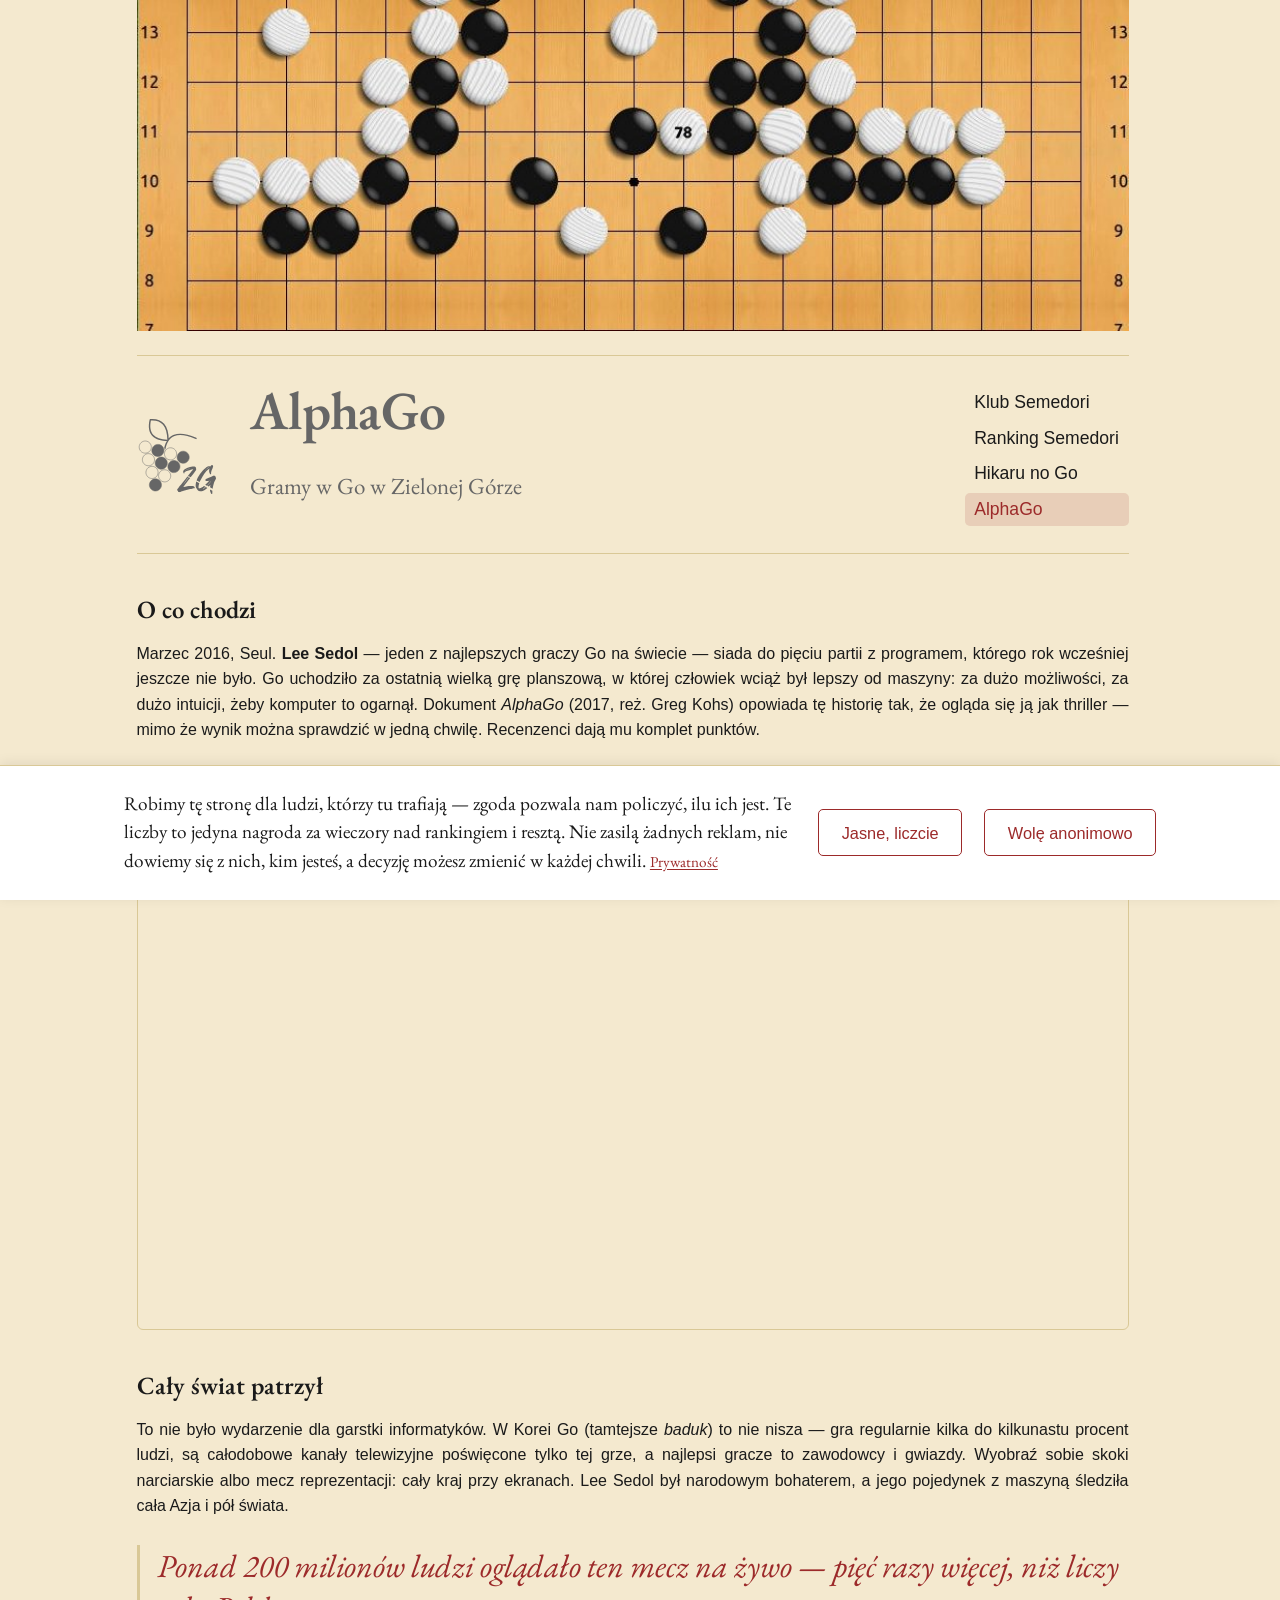
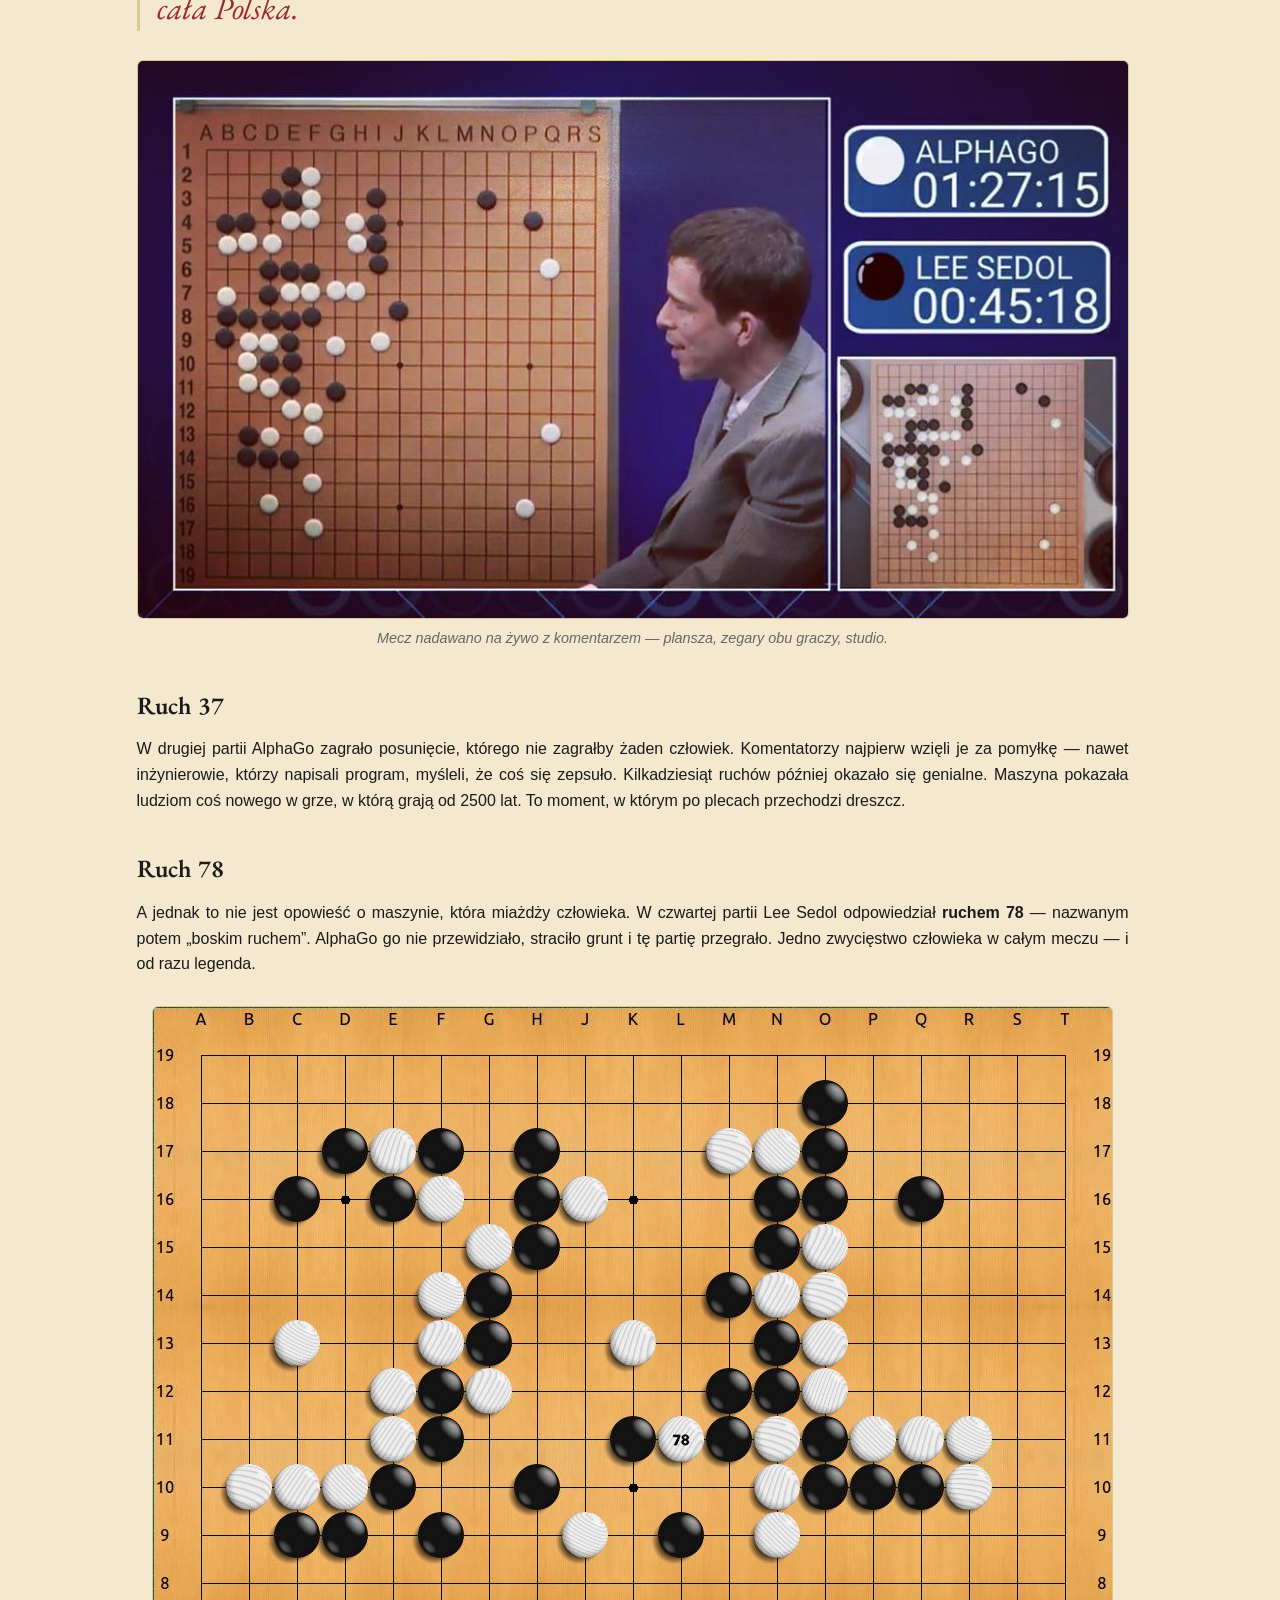
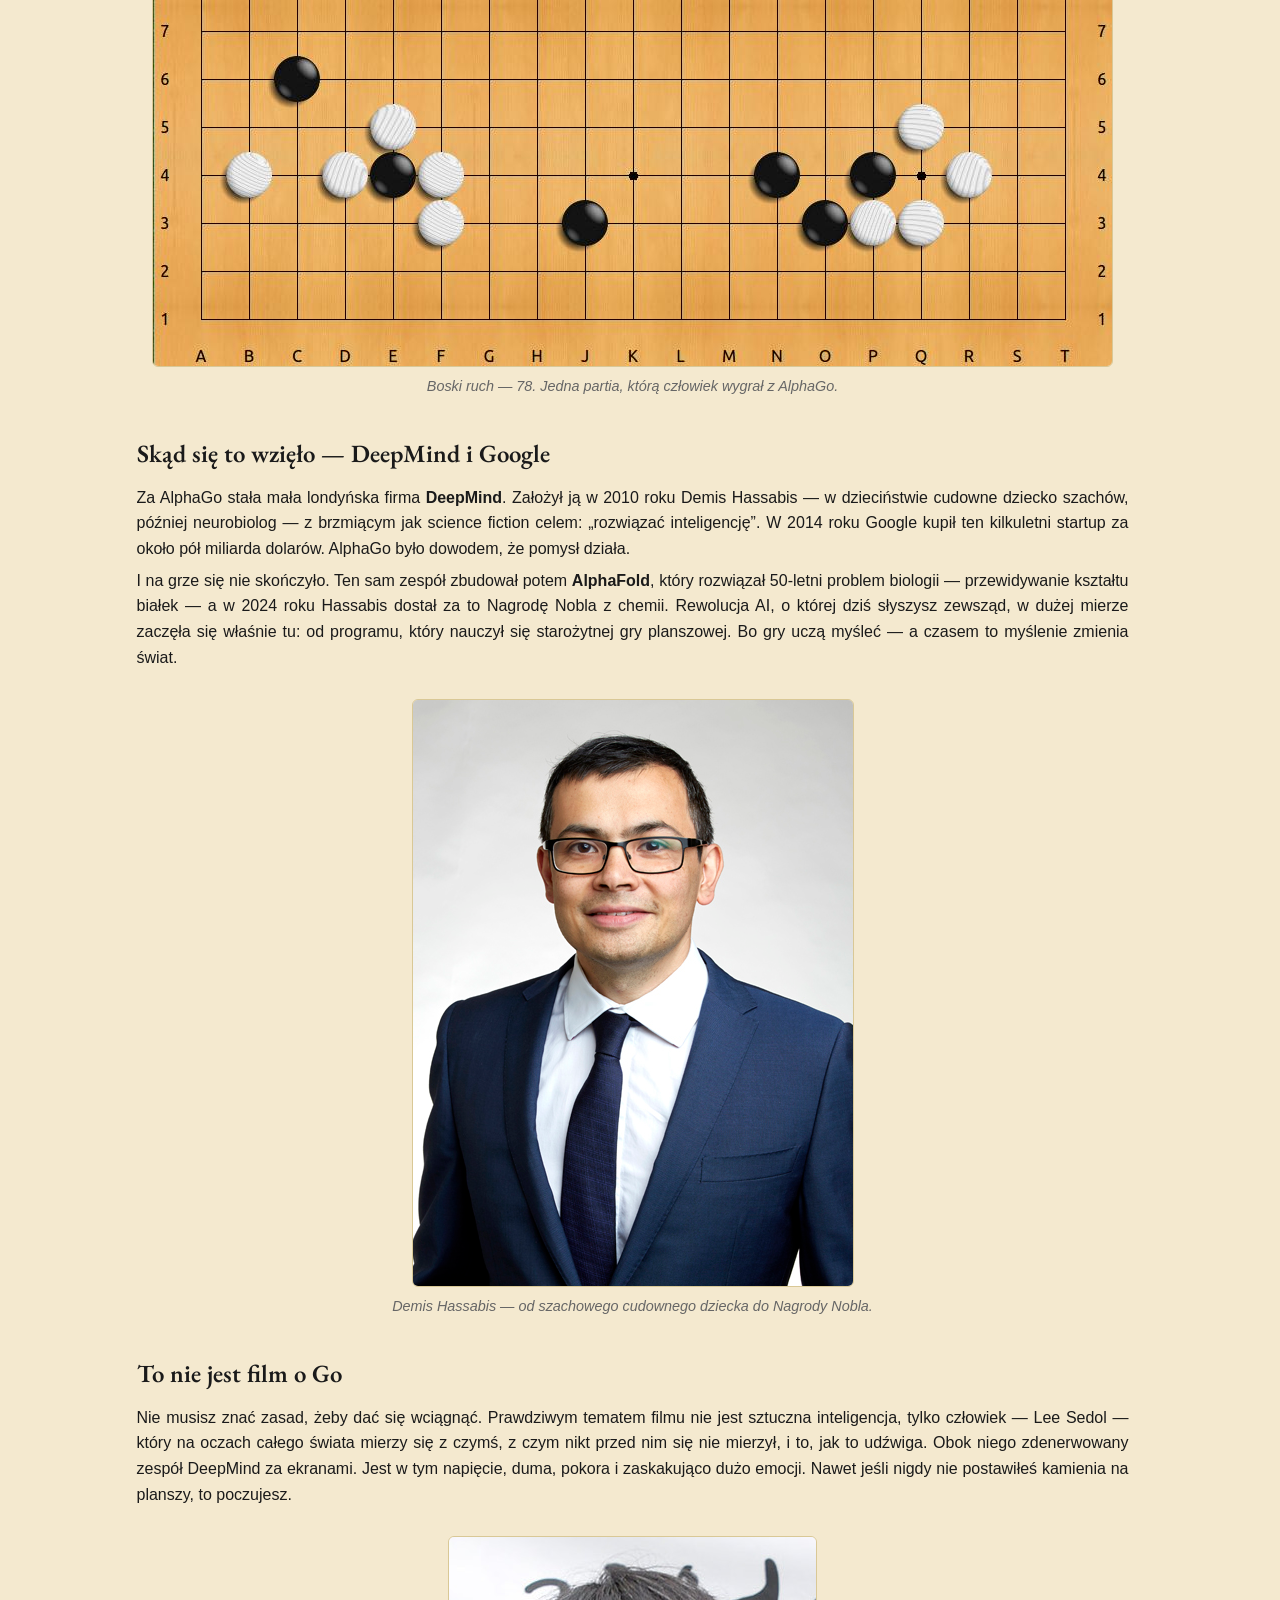
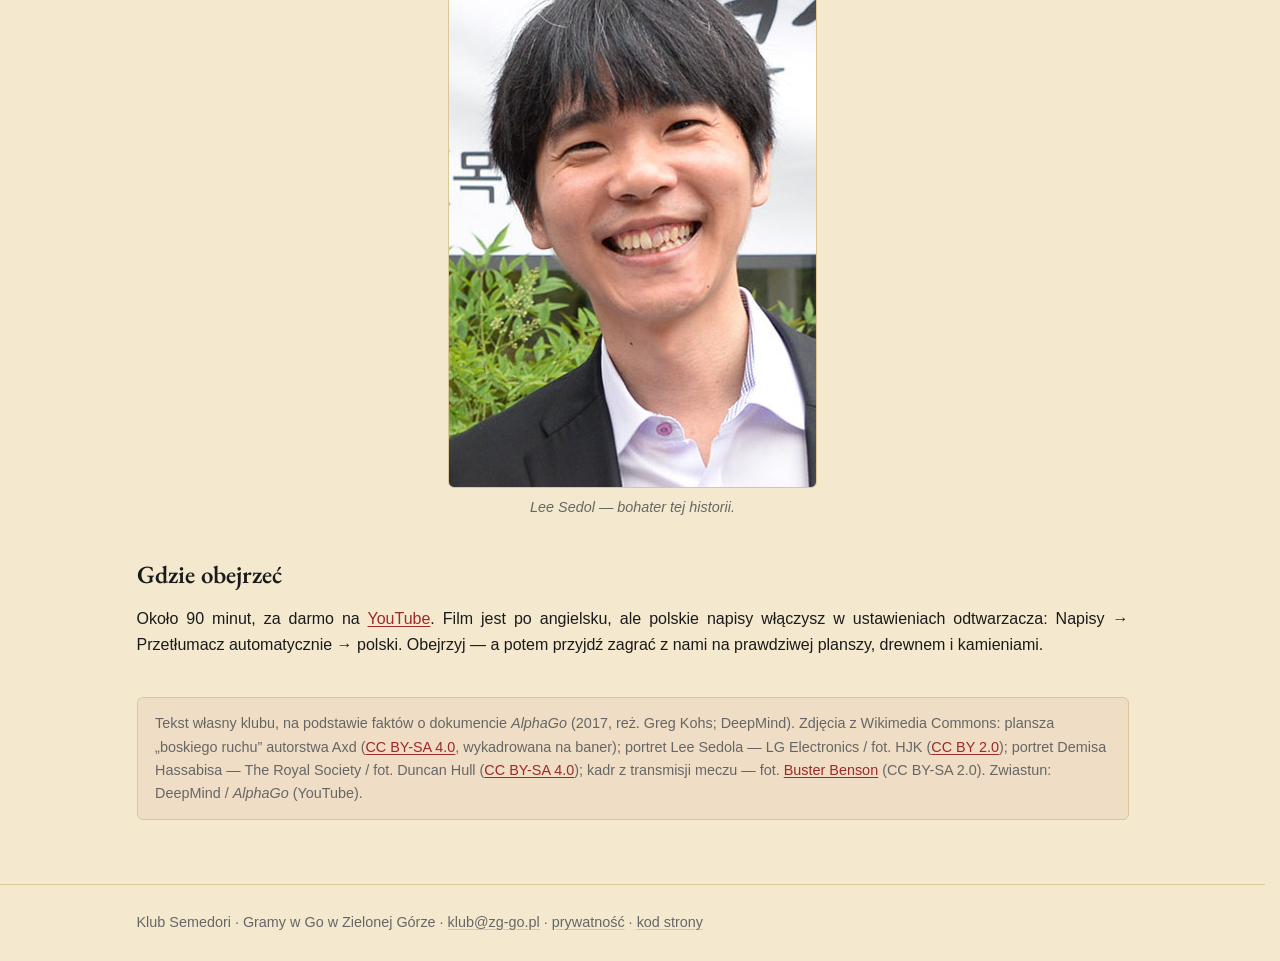
==== commit cd1ec10e: "Logo klubu w nagłówku każdej strony, Bachus dopiero na Winobranie Nagłówek każdej podstrony zaczyna " ====
--- a/alphago.html
+++ b/alphago.html
@@ -26,6 +26,7 @@
     </div>
 
     <header class="hero-band">
+      <span class="hero-logo" aria-hidden="true"></span>
       <h1 class="site-title">AlphaGo</h1>
       <p class="site-tagline">Gramy w Go w Zielonej Górze</p>
       <nav class="hb-menu">
--- a/style.css
+++ b/style.css
@@ -82,7 +82,7 @@
    nierowne dlugosci i czytaloby sie gorzej. */
 .hero-band {
   display: grid;
-  grid-template-columns: 1fr auto;   /* tytul | menu (szerokosc dopasowana, bez zawijania) */
+  grid-template-columns: auto 1fr auto;   /* logo | tytul | menu (szerokosc dopasowana, bez zawijania) */
   grid-template-rows: auto auto;     /* nazwa | podpis */
   column-gap: 2rem;
   align-items: start;
@@ -91,8 +91,22 @@
   border-bottom: 1px solid var(--rule);
   margin: 1.5rem 0 2rem;
 }
+/* Logo obejmuje oba wiersze nazwy i idzie ich kolorem: maska z pliku logo
+   barwiona przez currentColor, wiec nie trzeba drugiej, przebarwionej kopii SVG. */
+.hero-logo {
+  grid-column: 1; grid-row: 1 / span 2;
+  align-self: stretch;
+  /* Szerokosc jawnie, w rytmie clampa tytulu: pusty element nie wnosi
+     szerokosci do kolumny auto, wiec bez niej kratka znika. Wysokosc daje
+     stretch po obu wierszach nazwy, a mask/contain trzyma proporcje. */
+  width: clamp(2.4rem, 6.4vw, 5.7rem);
+  color: var(--muted);
+  background: currentColor;
+  -webkit-mask: url("img/logo.svg") no-repeat center / contain;
+  mask: url("img/logo.svg") no-repeat center / contain;
+}
 .site-title {
-  grid-column: 1; grid-row: 1;
+  grid-column: 2; grid-row: 1;
   margin: 0;
   font-family: var(--serif);
   font-weight: 600;
@@ -102,7 +116,7 @@
   font-size: clamp(1.5rem, 4.2vw, 3.6rem);   /* mniej niz gdy stal sam - para ma zajac tyle, co dawniej sama nazwa */
 }
 .site-tagline {
-  grid-column: 1; grid-row: 2;
+  grid-column: 2; grid-row: 2;
   margin: 0.4rem 0 0;
   font-family: var(--serif);
   font-size: clamp(0.95rem, 1.8vw, 1.45rem);
@@ -110,7 +124,7 @@
   color: var(--muted);
   text-align: left;
 }
-.hb-menu { grid-column: 2; grid-row: 1 / span 2; }   /* menu stoi obok obu wierszy */
+.hb-menu { grid-column: 3; grid-row: 1 / span 2; }   /* menu stoi obok obu wierszy */
 .hb-menu a {
   display: block;
   padding: 0.35rem 0.6rem;
@@ -137,6 +151,7 @@
      szerokim ekranie rozciaga sie na dwa wiersze, naszloby na nazwe. Odstepy
      robia marginesy, bo row-gap rozepchnalby takze pare nazwa/podpis. */
   .site-title, .site-tagline, .hb-menu { grid-column: 1; grid-row: auto; }
+  .hero-logo { display: none; }      /* na waskim ekranie nazwa i menu ida w pion, logo by je rozpychalo */
   .hb-menu { margin-top: 1.1rem; }
 }
 
